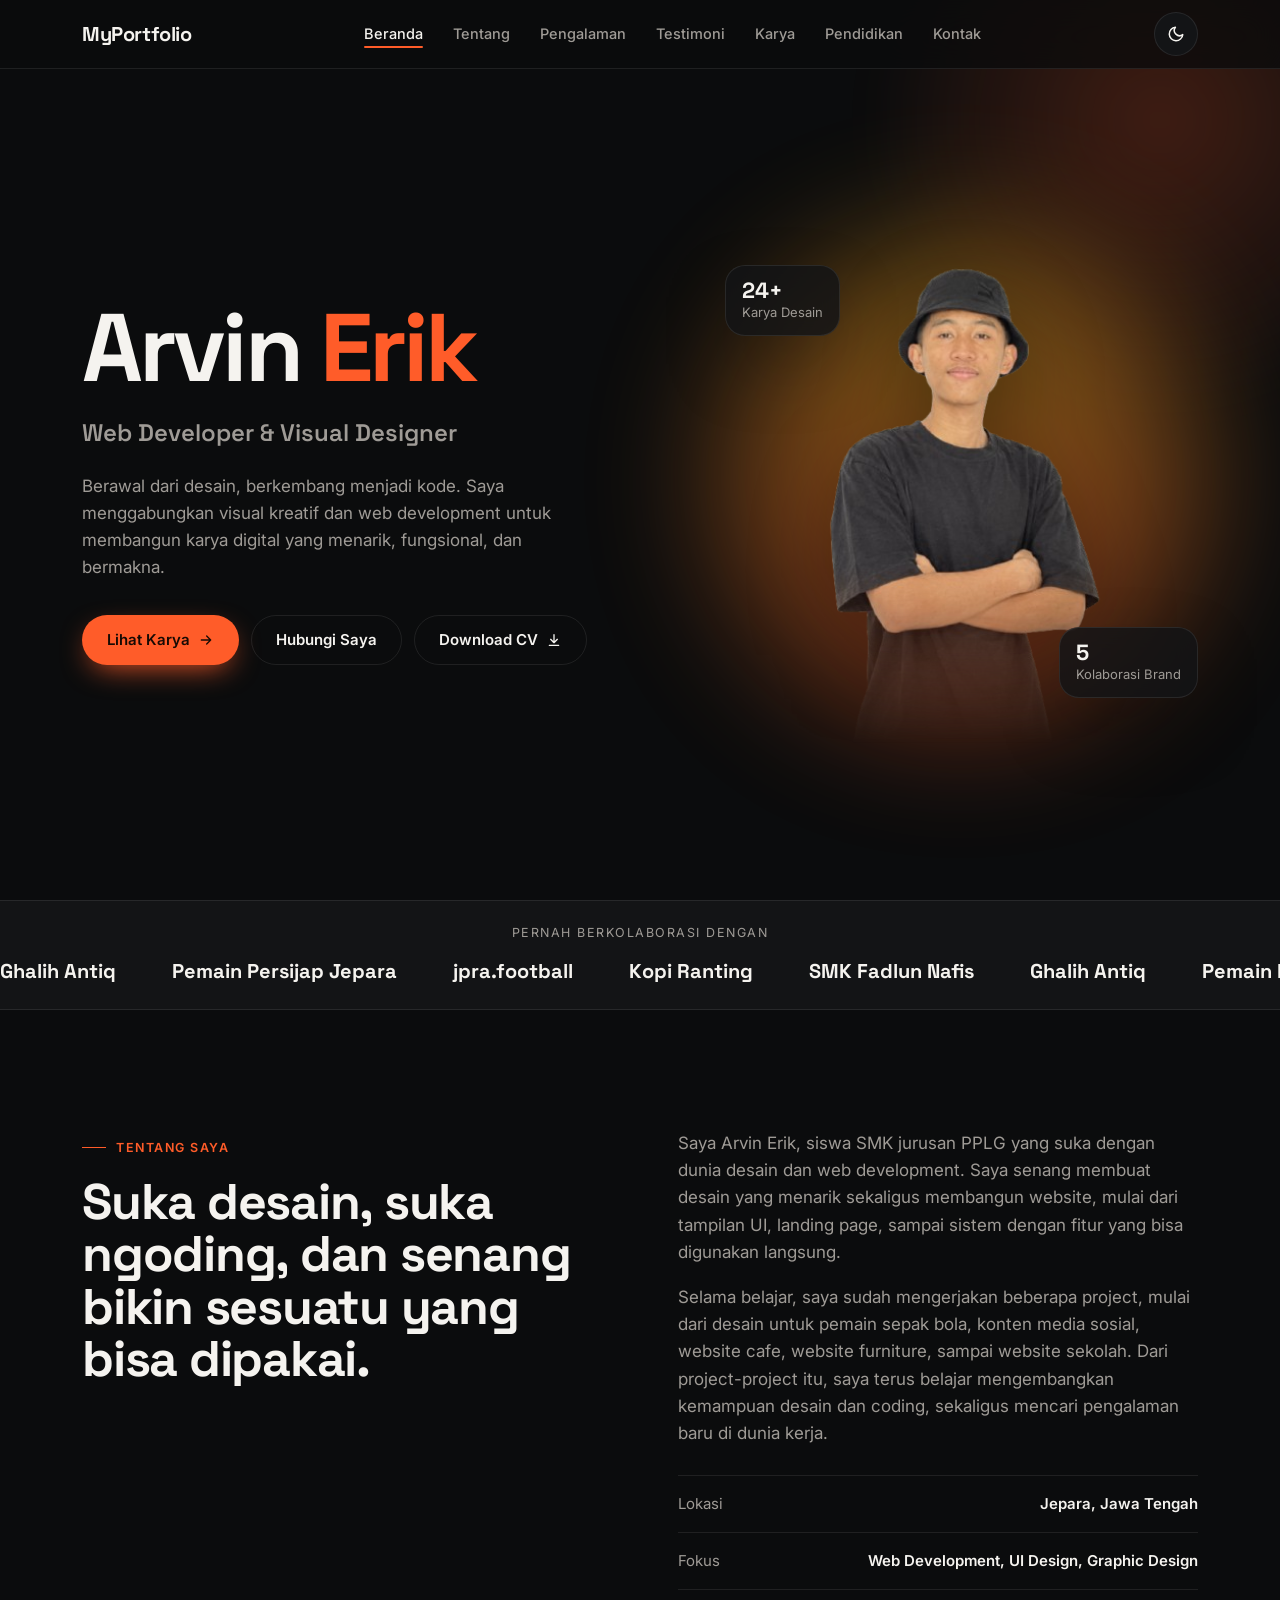
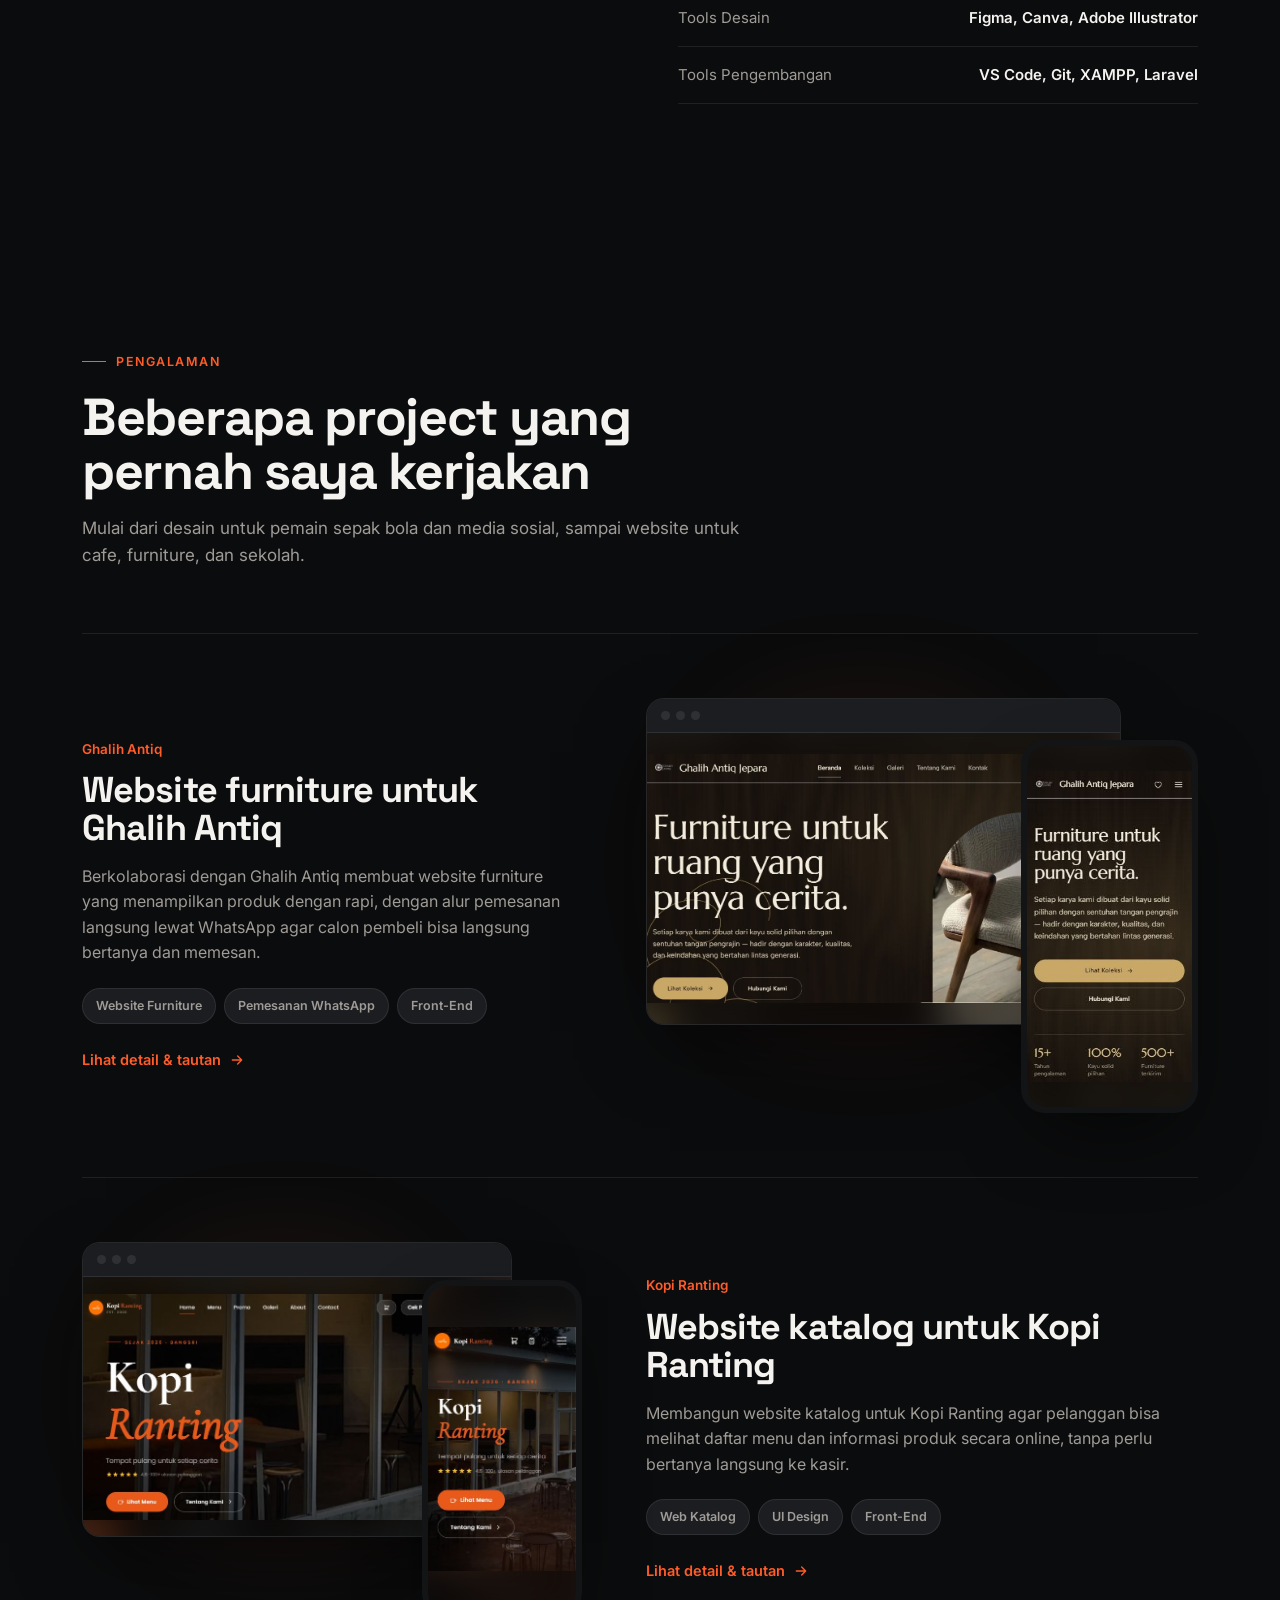
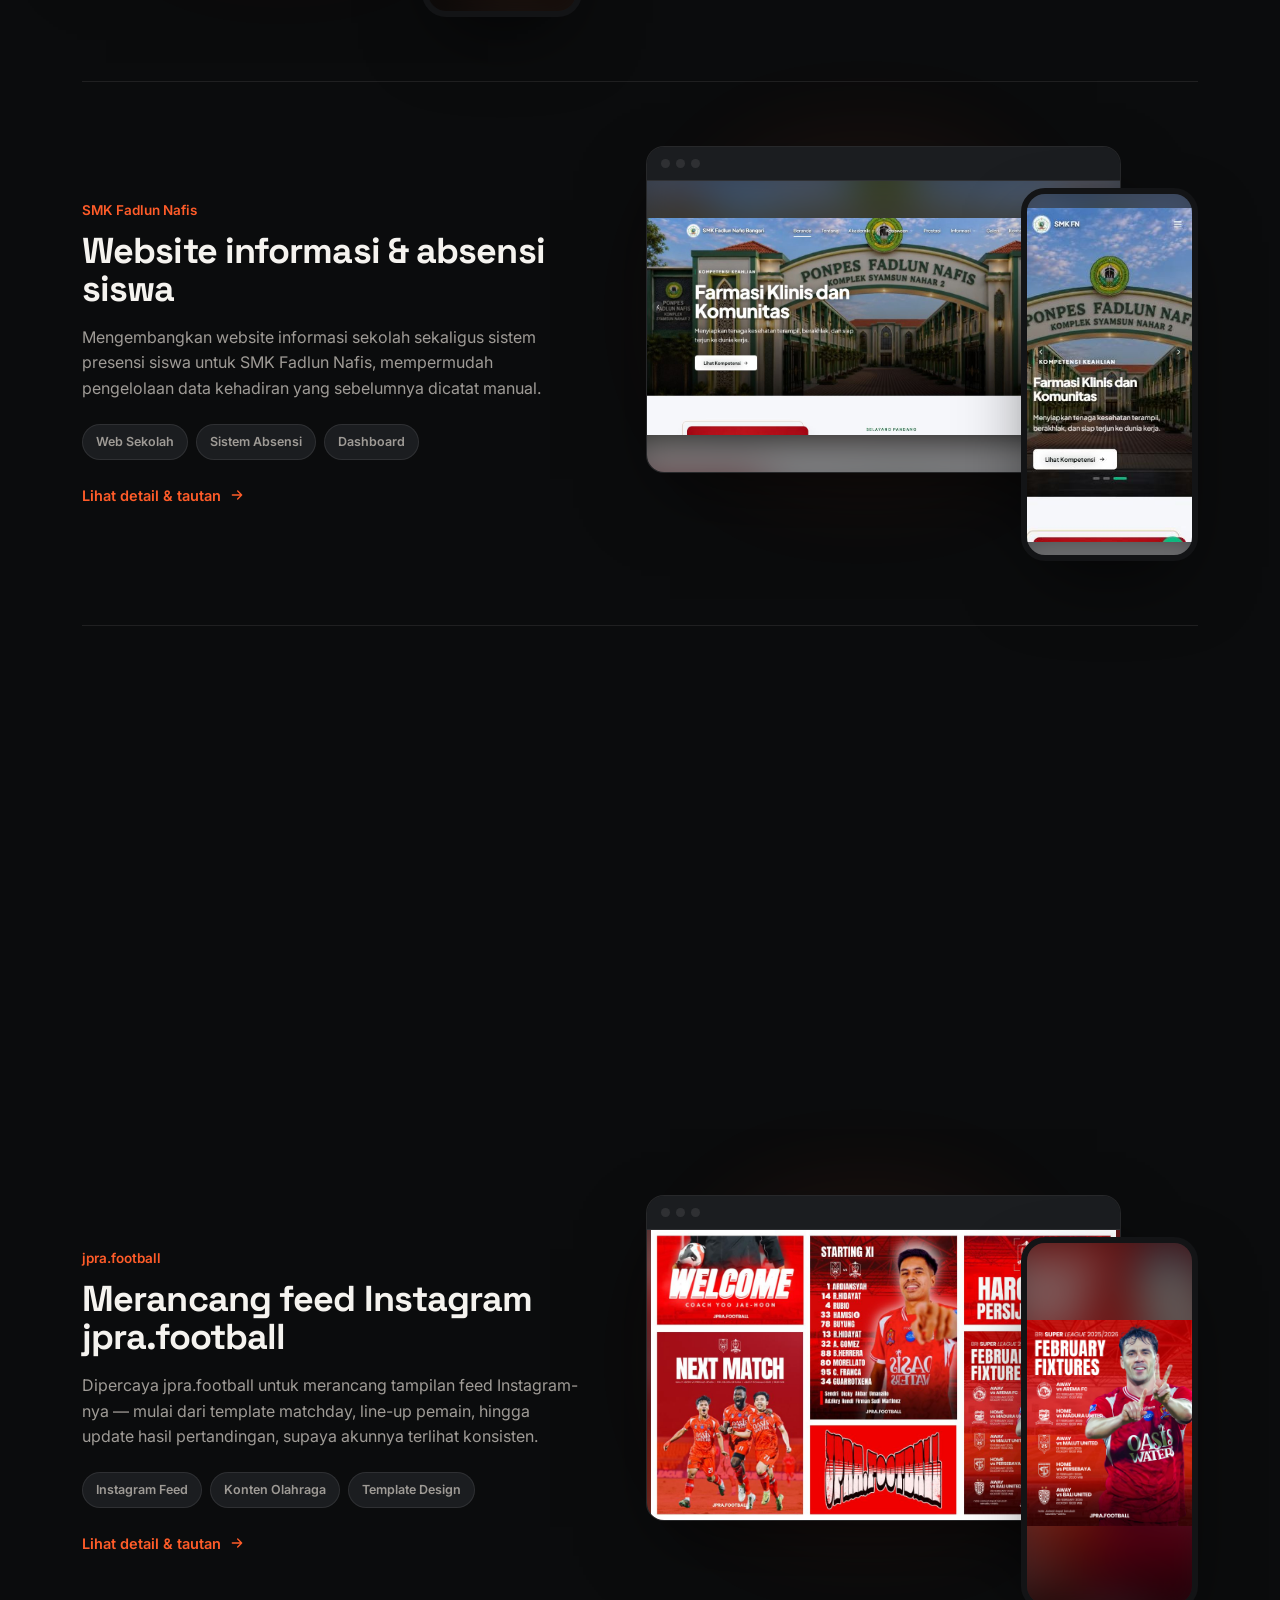
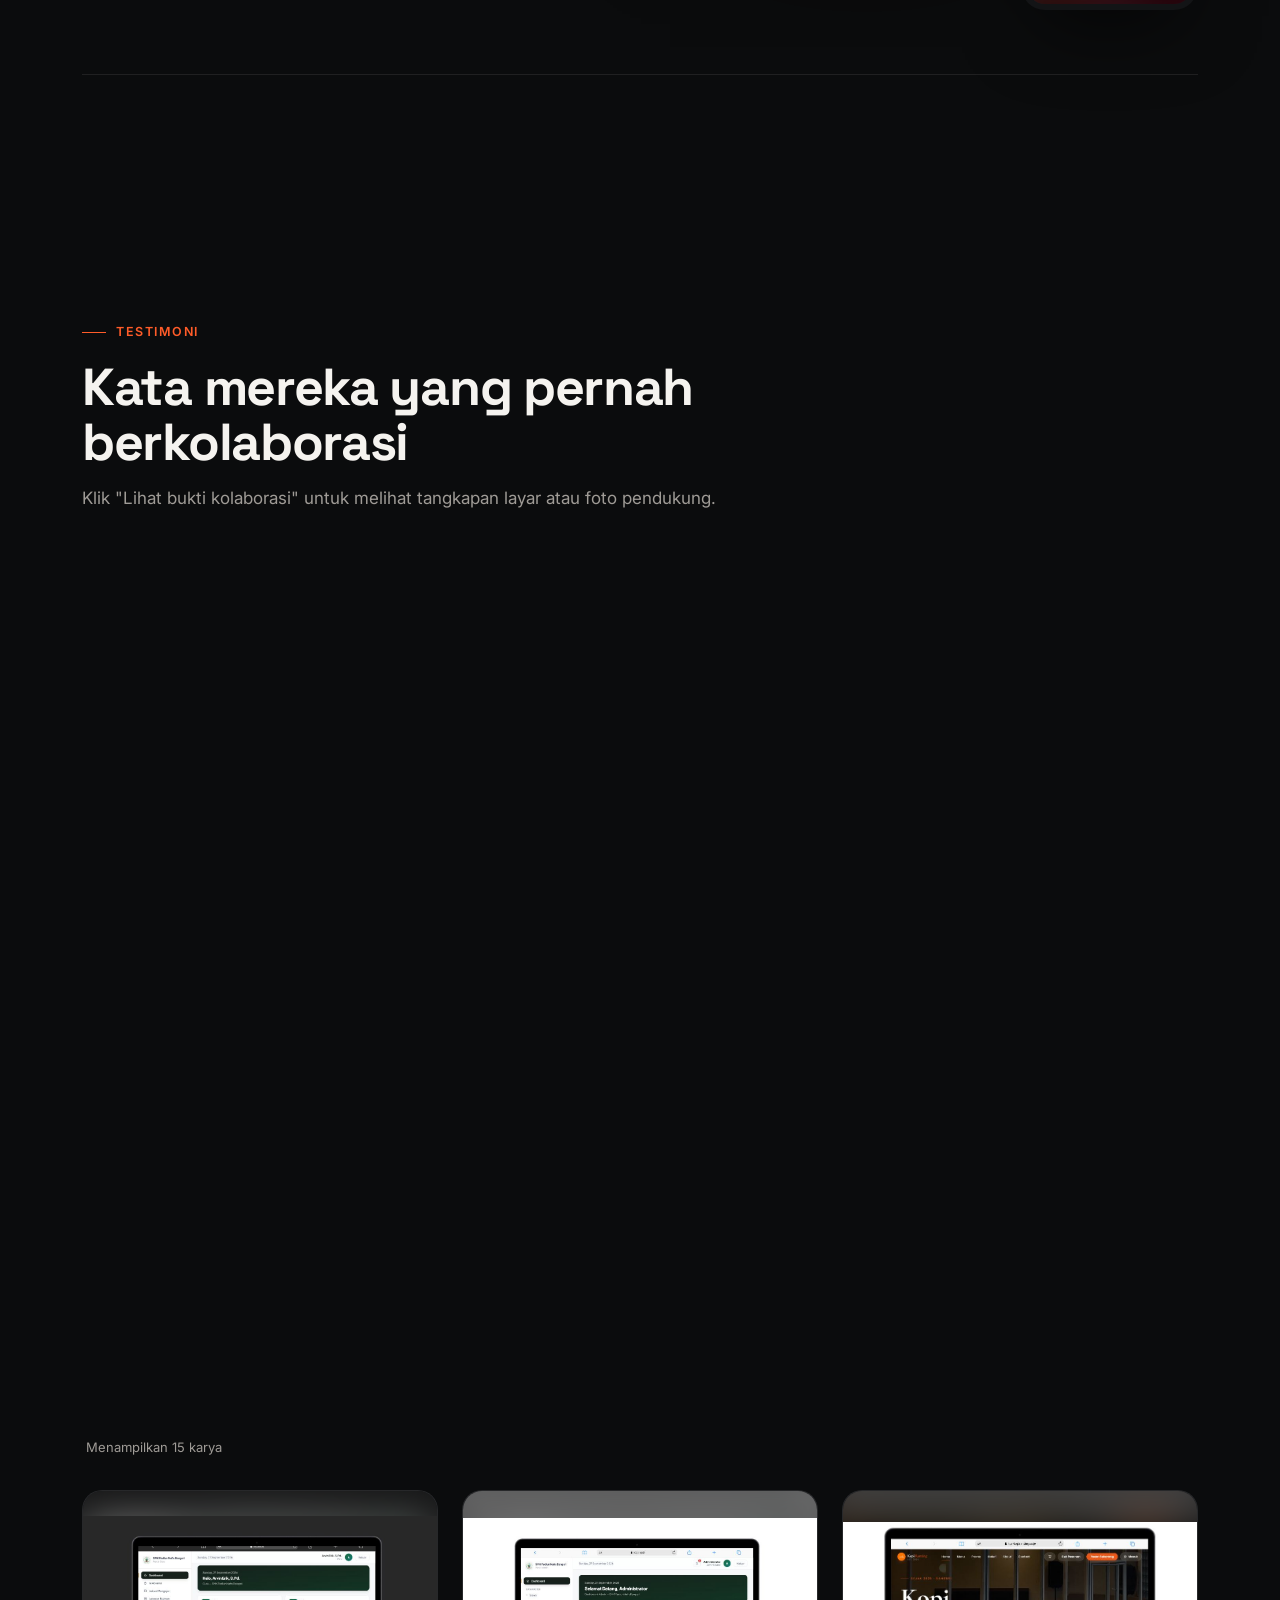
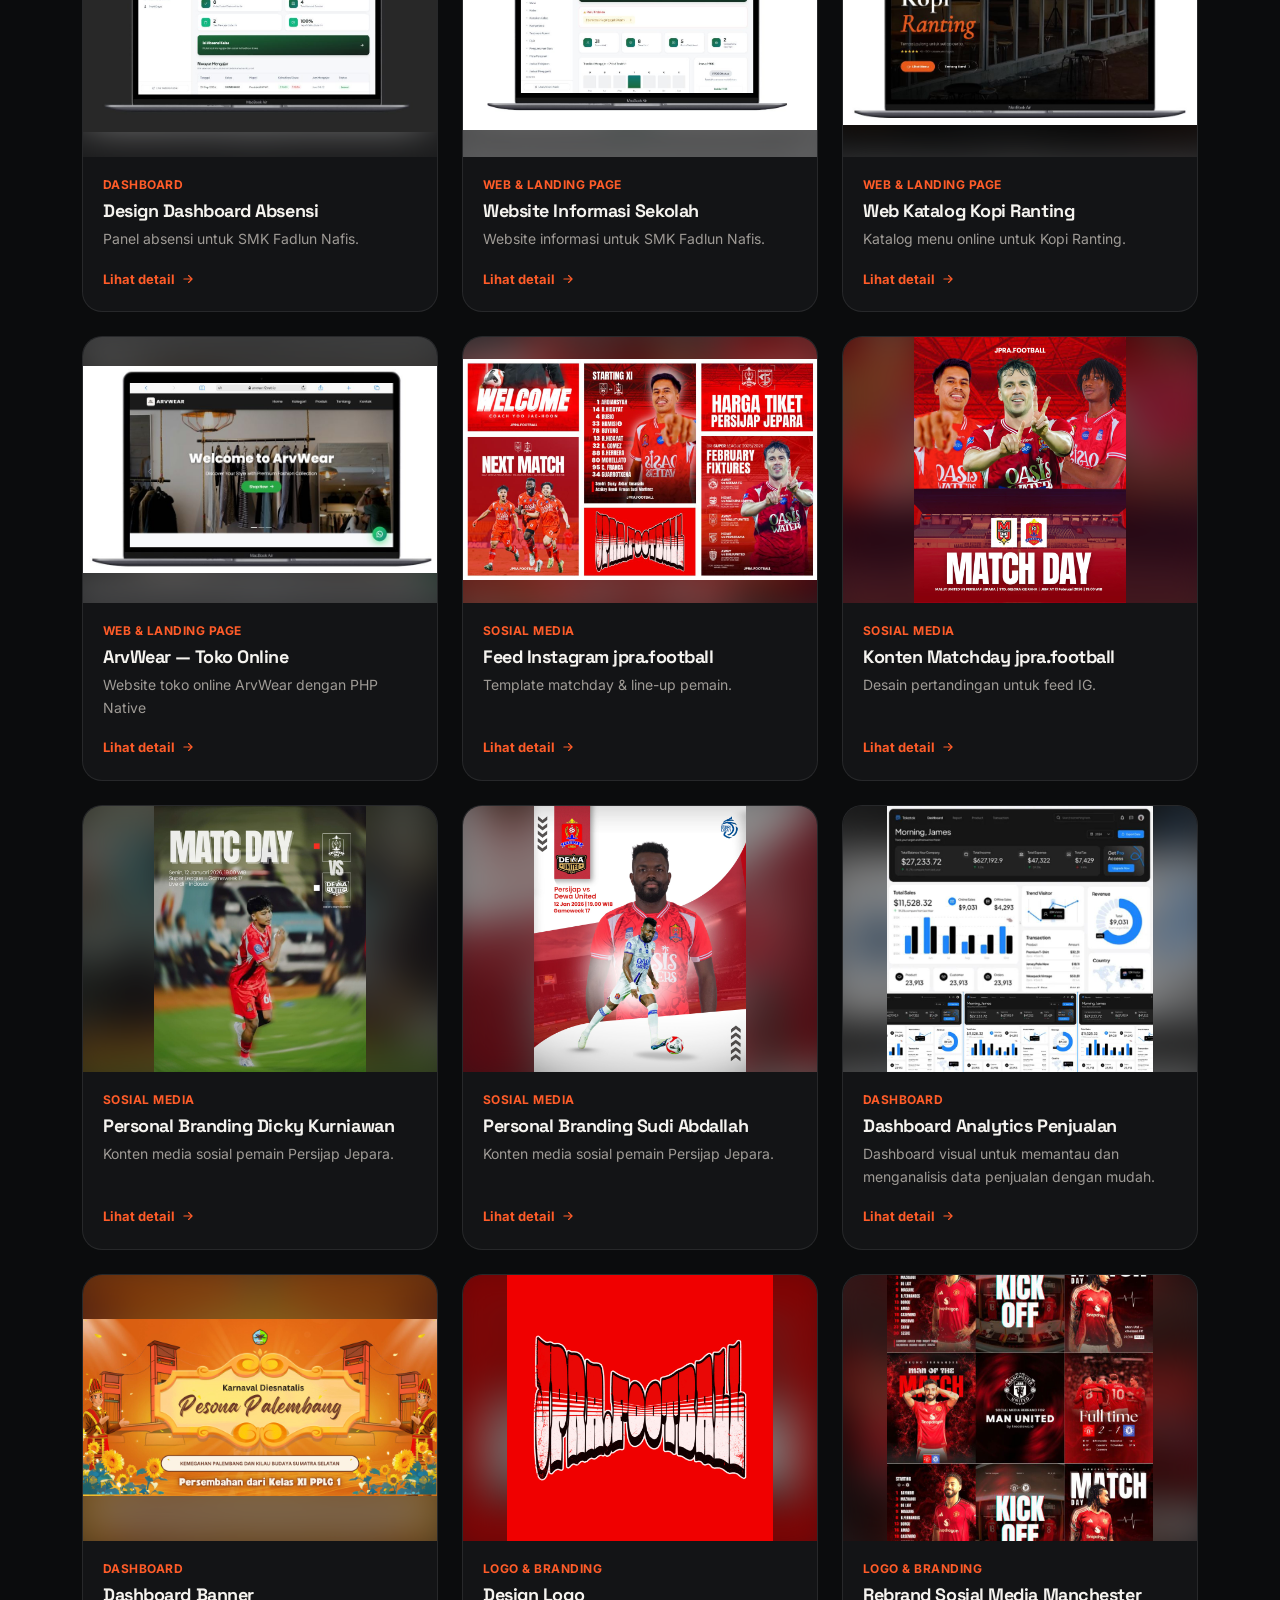
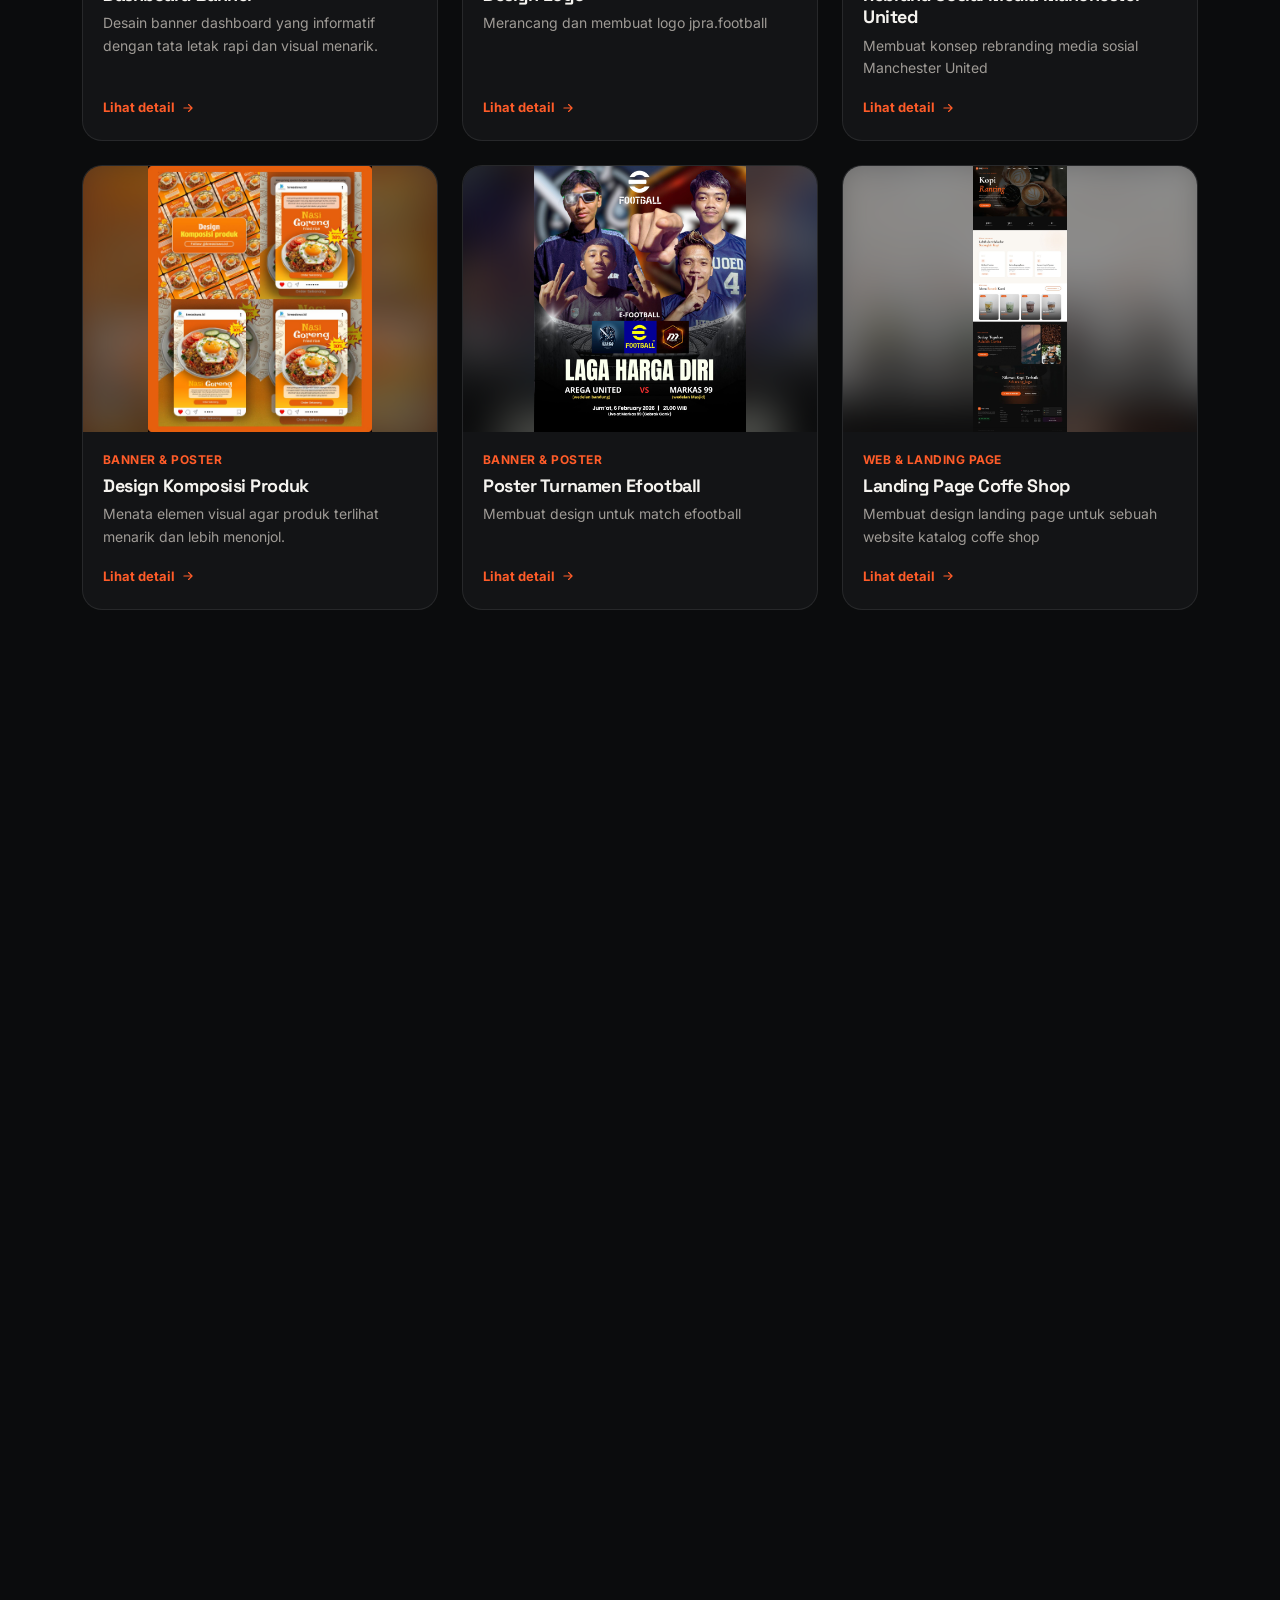
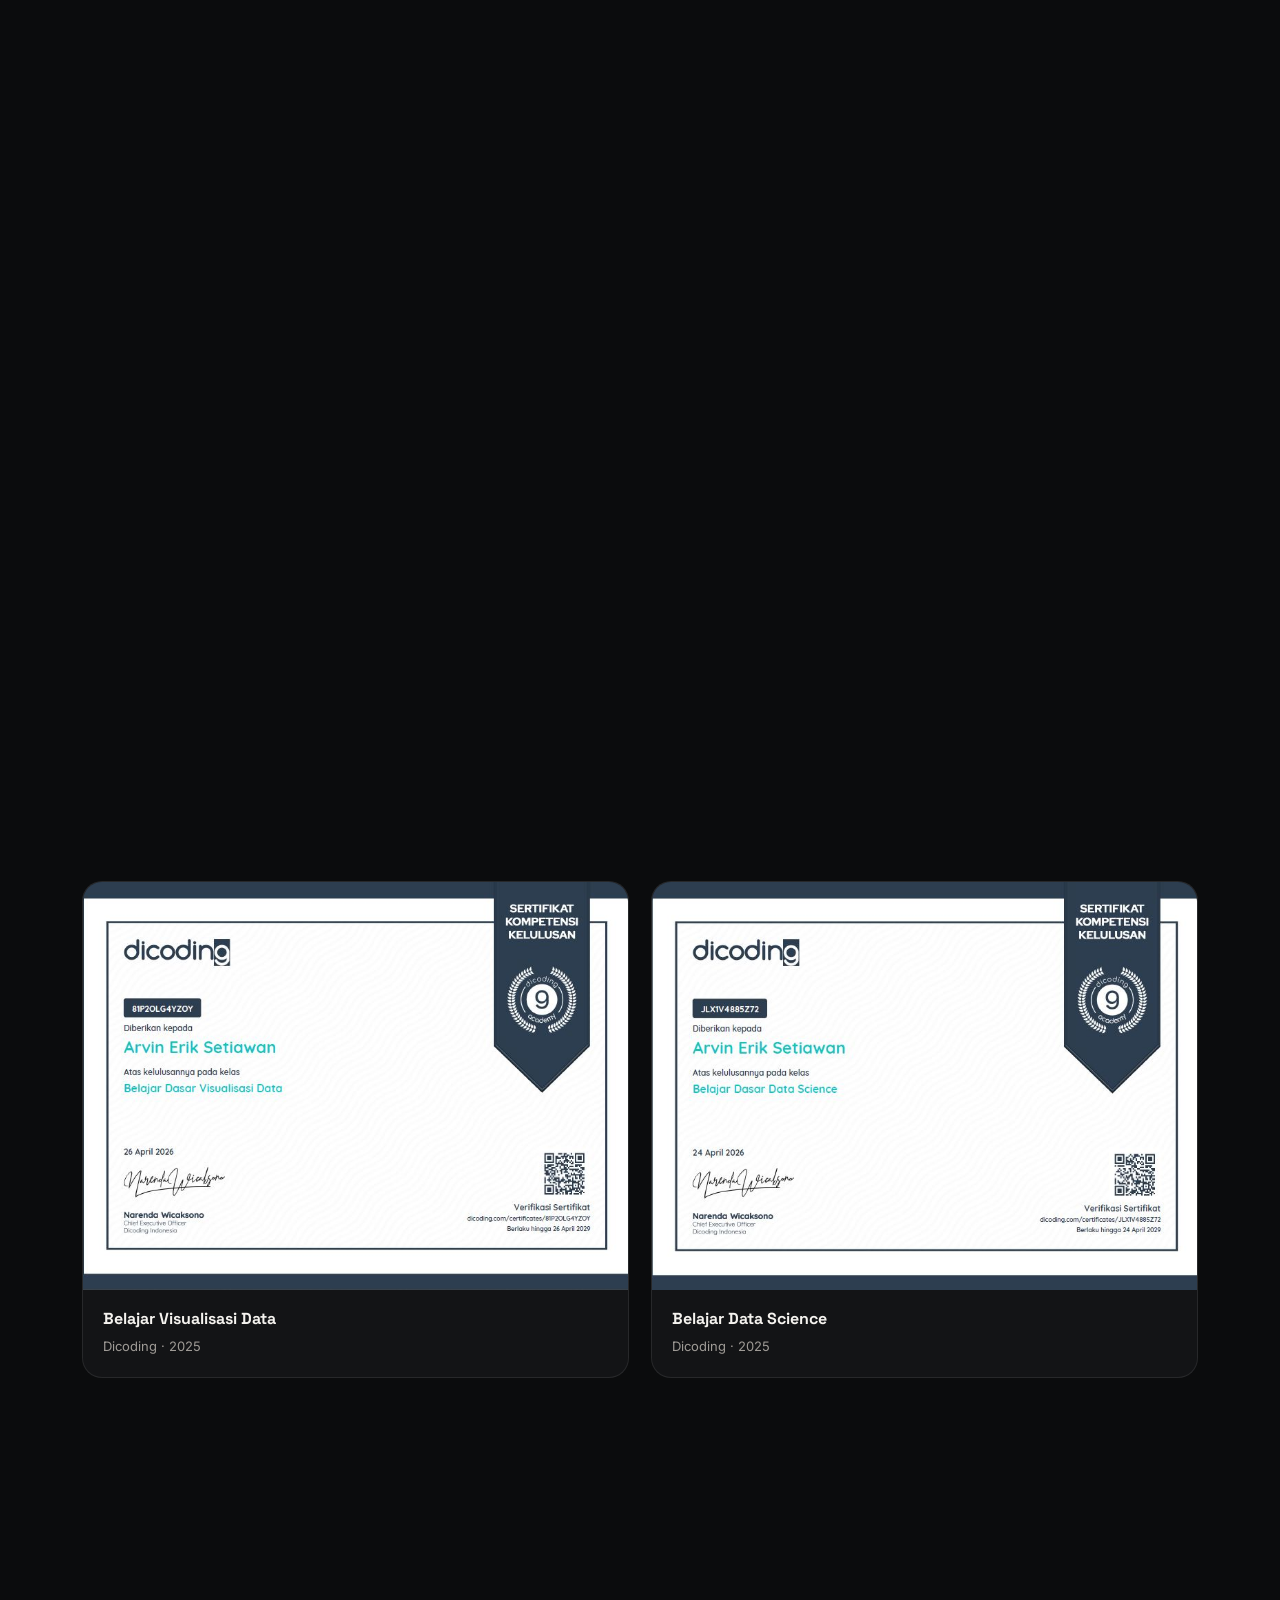
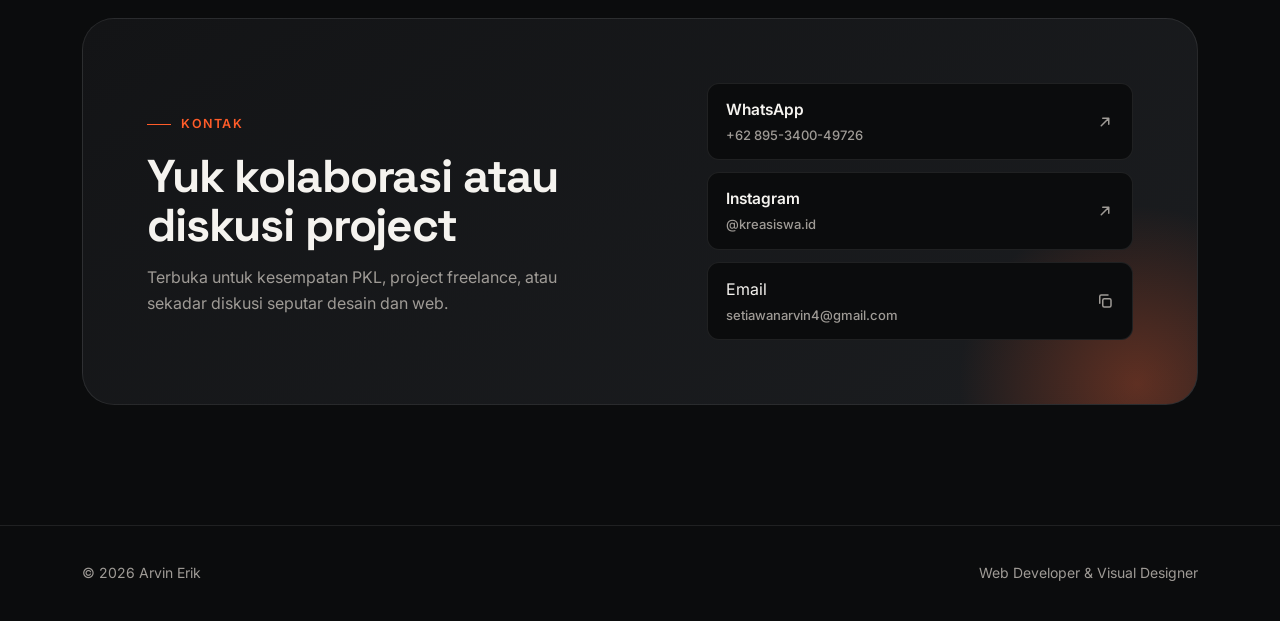
==== index.html @ 9deb60a7 "Add files via upload" ====
<!DOCTYPE html>
<html lang="id" data-theme="dark">
<head>
<meta charset="UTF-8" />
<meta name="viewport" content="width=device-width, initial-scale=1, viewport-fit=cover" />
<title>Arvin Erik — Web Developer & Visual Designer</title>
<meta name="description" content="Portfolio Arvin Erik — Web Developer & Visual Designer. Desain grafis, dashboard, branding, dan pengembangan web." />
<meta name="theme-color" content="#0B0C0D" />
<link rel="icon" href="data:image/svg+xml,%3Csvg xmlns='http://www.w3.org/2000/svg' viewBox='0 0 64 64'%3E%3Crect width='64' height='64' rx='16' fill='%23FF5C29'/%3E%3Crect x='20' y='20' width='24' height='24' rx='6' fill='%230B0C0D' transform='rotate(20 32 32)'/%3E%3C/svg%3E" />
<meta property="og:type" content="website" />
<meta property="og:title" content="Arvin Erik — Web Developer & Visual Designer" />
<meta property="og:description" content="Portfolio desain grafis & pengembangan web — dashboard, logo, branding, feed sosial media, hingga website." />
<meta property="og:image" content="assets/og-image.jpg" />
<meta name="twitter:card" content="summary_large_image" />
<link rel="preconnect" href="https://fonts.googleapis.com" />
<link rel="preconnect" href="https://fonts.gstatic.com" crossorigin />
<link href="https://fonts.googleapis.com/css2?family=Space+Grotesk:wght@500;600;700&family=Inter:wght@400;500;600;700&display=swap" rel="stylesheet" />
<script src="theme.js"></script>
<link rel="stylesheet" href="style.css" />
</head>
<body>
<div class="cursor-glow" id="cursorGlow" aria-hidden="true"></div>

<div class="progress" id="progress" aria-hidden="true"></div>

<header id="top">
  <nav class="nav" aria-label="Navigasi utama">
    <a href="#home" class="logo">MyPortfolio</a>
    <ul class="nav-links">
      <li><a href="#home">Beranda</a></li>
      <li><a href="#about">Tentang</a></li>
      <li><a href="#experience">Pengalaman</a></li>
      <li><a href="#testimoni">Testimoni</a></li>
      <li><a href="#work">Karya</a></li>
      <li><a href="#education">Pendidikan</a></li>
      <li><a href="#contact">Kontak</a></li>
    </ul>
    <div class="nav-right">
      <button class="icon-btn" id="themeToggle" type="button" aria-label="Ganti tema terang/gelap">
        <svg class="theme-icon-moon" viewBox="0 0 24 24" fill="none" aria-hidden="true"><path d="M21 12.8A9 9 0 1 1 11.2 3a7 7 0 0 0 9.8 9.8Z" stroke="currentColor" stroke-width="2" stroke-linejoin="round"/></svg>
        <svg class="theme-icon-sun" viewBox="0 0 24 24" fill="none" aria-hidden="true"><circle cx="12" cy="12" r="4" stroke="currentColor" stroke-width="2"/><path d="M12 2v2M12 20v2M2 12h2M20 12h2M4.9 4.9l1.4 1.4M17.7 17.7l1.4 1.4M4.9 19.1l1.4-1.4M17.7 6.3l1.4-1.4" stroke="currentColor" stroke-width="2" stroke-linecap="round"/></svg>
      </button>
      <button class="icon-btn menu-btn" id="menuBtn" type="button" aria-label="Buka menu" aria-expanded="false" aria-controls="mobilePanel">
        <svg viewBox="0 0 24 24" fill="none" aria-hidden="true"><path d="M4 7h16M4 12h16M4 17h16" stroke="currentColor" stroke-width="2" stroke-linecap="round"/></svg>
      </button>
    </div>
    <div class="mobile-panel" id="mobilePanel">
      <a href="#home">Beranda</a>
      <a href="#about">Tentang</a>
      <a href="#experience">Pengalaman</a>
      <a href="#testimoni">Testimoni</a>
      <a href="#work">Karya</a>
      <a href="#education">Pendidikan</a>
      <a href="#contact">Kontak</a>
    </div>
  </nav>
</header>

<main>

  <!-- HERO -->
  <section class="hero" id="home">
    <div class="wrap hero-grid">
      <div>
        <h1 class="reveal d1">Arvin <em>Erik</em></h1>
        <p class="role reveal d2">Web Developer &amp; Visual Designer</p>
        <p class="desc reveal d2">Berawal dari desain, berkembang menjadi kode. Saya menggabungkan visual kreatif dan web development untuk membangun karya digital yang menarik, fungsional, dan bermakna.</p>
        <div class="btn-row reveal d3">
          <a href="#work" class="btn btn-primary magnetic">Lihat Karya
            <svg viewBox="0 0 24 24" fill="none" aria-hidden="true"><path d="M5 12h14M13 6l6 6-6 6" stroke="currentColor" stroke-width="2" stroke-linecap="round" stroke-linejoin="round"/></svg></a>
          <a href="#contact" class="btn btn-ghost magnetic">Hubungi Saya</a>
          <a href="assets/cv.pdf" download class="btn btn-ghost">Download CV
            <svg viewBox="0 0 24 24" fill="none" aria-hidden="true"><path d="M12 4v11M7 11l5 5 5-5M5 20h14" stroke="currentColor" stroke-width="2" stroke-linecap="round" stroke-linejoin="round"/></svg></a>
        </div>
      </div>
      <div class="hero-photo reveal d2">
        <div class="blob" aria-hidden="true"></div>
        <div data-fb style="display:contents">
          <img src="assets/profile.png" alt="Foto Arvin Erik" onerror="this.closest('[data-fb]').classList.add('is-fallback')" />
          <div class="fb"><b>AE</b><small>FOTO PROFIL</small></div>
        </div>
        <div class="chip chip-1"><strong data-count="24" data-suffix="+">24+</strong>Karya Desain</div>
        <div class="chip chip-2"><strong data-count="5">5</strong>Kolaborasi Brand</div>
      </div>
    </div>
  </section>

  <!-- TICKER -->
  <div class="ticker" aria-label="Pernah bekerja sama dengan">
    <p class="ticker-label">Pernah berkolaborasi dengan</p>
    <div class="ticker-track" id="tickerTrack"></div>
  </div>

  <!-- ABOUT -->
  <section id="about">
    <div class="wrap about-grid">
      <div class="reveal">
        <span class="kicker">Tentang Saya</span>
        <h2>Suka desain, suka ngoding, dan senang bikin sesuatu yang bisa dipakai.</h2>
      </div>
      <div class="reveal d1">
        <p class="lead">Saya Arvin Erik, siswa SMK jurusan PPLG yang suka dengan dunia desain dan web development. Saya senang membuat desain yang menarik sekaligus membangun website, mulai dari tampilan UI, landing page, sampai sistem dengan fitur yang bisa digunakan langsung.</p>
        <p class="lead">Selama belajar, saya sudah mengerjakan beberapa project, mulai dari desain untuk pemain sepak bola, konten media sosial, website cafe, website furniture, sampai website sekolah. Dari project-project itu, saya terus belajar mengembangkan kemampuan desain dan coding, sekaligus mencari pengalaman baru di dunia kerja.</p>
        <ul class="facts">
          <li><span>Lokasi</span><span>Jepara, Jawa Tengah</span></li>
          <li><span>Fokus</span><span>Web Development, UI Design, Graphic Design</span></li>
          <li><span>Tools Desain</span><span>Figma, Canva, Adobe Illustrator</span></li>
          <li><span>Tools Pengembangan</span><span>VS Code, Git, XAMPP, Laravel</span></li>
        </ul>
      </div>
    </div>
  </section>

  <!-- EXPERIENCE -->
  <section id="experience">
    <div class="wrap">
      <div class="section-head reveal">
        <span class="kicker">Pengalaman</span>
        <h2>Beberapa project yang pernah saya kerjakan</h2>
        <p>Mulai dari desain untuk pemain sepak bola dan media sosial, sampai website untuk cafe, furniture, dan sekolah.</p>
      </div>
      <div id="caseList"></div>
    </div>
  </section>

  <!-- TESTIMONI -->
  <section id="testimoni">
    <div class="wrap">
      <div class="section-head reveal">
        <span class="kicker">Testimoni</span>
        <h2>Kata mereka yang pernah berkolaborasi</h2>
        <p>Klik "Lihat bukti kolaborasi" untuk melihat tangkapan layar atau foto pendukung.</p>
      </div>
      <div class="testi-grid" id="testiGrid"></div>
    </div>
  </section>

  <!-- WORK -->
  <section id="work">
    <div class="wrap">
      <div class="section-head reveal">
        <span class="kicker">Karya</span>
        <h2>Project desain &amp; pengembangan web</h2>
        <p>Filter berdasarkan kategori, lalu klik kartu untuk melihat detail dan tautan karya.</p>
      </div>
      <div class="filters reveal" id="filters" role="group" aria-label="Filter kategori karya"></div>
      <span class="filter-count" id="filterCount" aria-live="polite"></span>
      <div class="work-grid" id="workGrid"></div>
    </div>
  </section>

  <!-- TOOLS -->
  <section id="tools">
    <div class="wrap">
      <div class="section-head reveal">
        <span class="kicker">Tools</span>
        <h2>Software yang saya pakai</h2>
      </div>
      <div class="tools-grid" id="toolsGrid"></div>
    </div>
  </section>

  <!-- EDUCATION -->
  <section id="education">
    <div class="wrap">
      <div class="section-head reveal">
        <span class="kicker">Pendidikan</span>
        <h2>Riwayat pendidikan &amp; pelatihan</h2>
      </div>
      <div class="timeline reveal">
        <div class="t-item">
          <span class="t-year">2023 — Sekarang</span>
          <h4>[SMKN 1 Bangsri] — [PPLG]</h4>
          <p>Mempelajari pemrograman, pengembangan website, database, dan desain antarmuka.</p>
        </div>
        <div class="t-item">
          <span class="t-year">2025</span>
          <h4>Belajar Mandiri Web Development</h4>
          <p>Belajar HTML, CSS, JavaScript, PHP, Laravel, dan MySQL sambil menerapkannya dalam project website.</p>
        </div>
        <div class="t-item">
          <span class="t-year">2025</span>
          <h4>Belajar Desain Grafis & UI</h4>
          <p>Mengembangkan kemampuan menggunakan Figma, Canva, dan Adobe Illustrator untuk membuat desain visual dan tampilan website.</p>
        </div>
      </div>
    </div>
  </section>

  <section id="sertifikat">
  <div class="wrap">
    <div class="section-head reveal">
      <span class="kicker">Sertifikat</span>
      <h2>Pelatihan yang saya ikuti</h2>
    </div>
    <div class="cert-grid">
      <a class="cert-card reveal" href="assets/sertifikat/visualisasi-data.jpg" target="_blank" rel="noopener noreferrer">
        <img src="assets/sertifikat/visualisasi-data.jpg" alt="Sertifikat Belajar Visualisasi Data" />
        <div>
          <b>Belajar Visualisasi Data</b>
          <span>Dicoding · 2025</span>
        </div>
      </a>
      <a class="cert-card reveal" href="assets/sertifikat/data-science.jpg" target="_blank" rel="noopener noreferrer">
        <img src="assets/sertifikat/data-science.jpg" alt="Sertifikat Belajar Data Science" />
        <div>
          <b>Belajar Data Science</b>
          <span>Dicoding · 2025</span>
        </div>
      </a>
    </div>
  </div>
</section>

  <!-- CONTACT -->
  <section id="contact">
    <div class="wrap">
      <div class="contact-box reveal">
        <div>
          <span class="kicker">Kontak</span>
          <h2>Yuk kolaborasi atau diskusi project</h2>
          <p>Terbuka untuk kesempatan PKL, project freelance, atau sekadar diskusi seputar desain dan web.</p>
        </div>
        <div class="contact-links">
          <!-- GANTI KONTAK di bawah ini -->
          <a class="c-link" href="https://wa.me/62895340049726" target="_blank" rel="noopener noreferrer">
            <span>WhatsApp<small>+62 895-3400-49726</small></span>
            <svg viewBox="0 0 24 24" fill="none" aria-hidden="true"><path d="M7 17 17 7M9 7h8v8" stroke="currentColor" stroke-width="2" stroke-linecap="round" stroke-linejoin="round"/></svg>
          </a>
          <a class="c-link" href="https://www.instagram.com/kreasiswa.id/" target="_blank" rel="noopener noreferrer">
            <span>Instagram<small>@kreasiswa.id</small></span>
            <svg viewBox="0 0 24 24" fill="none" aria-hidden="true"><path d="M7 17 17 7M9 7h8v8" stroke="currentColor" stroke-width="2" stroke-linecap="round" stroke-linejoin="round"/></svg>
          </a>
          <button class="c-link c-copy" type="button" id="copyEmail" data-email="setiawanarvin4@gmail.com" aria-label="Salin alamat email">
            <span>Email<small>setiawanarvin4@gmail.com</small></span>
            <svg viewBox="0 0 24 24" fill="none" aria-hidden="true"><rect x="9" y="9" width="11" height="11" rx="2" stroke="currentColor" stroke-width="2"/><path d="M5 15V6a2 2 0 0 1 2-2h9" stroke="currentColor" stroke-width="2" stroke-linecap="round"/></svg>
          </button>
        </div>
      </div>
    </div>
  </section>
</main>

<footer>
  <div class="wrap foot">
    <p>© <span id="year"></span> Arvin Erik</p><p>Web Developer &amp; Visual Designer</p>
  </div>
</footer>

<!-- MODAL -->
<div class="modal" id="modal" role="dialog" aria-modal="true" aria-labelledby="modalTitle" aria-hidden="true">
  <div class="modal-inner">
    <div class="modal-top">
      <button class="back" id="modalClose" type="button">
        <svg viewBox="0 0 24 24" fill="none" aria-hidden="true"><path d="M19 12H5M5 12l7 7M5 12l7-7" stroke="currentColor" stroke-width="2" stroke-linecap="round" stroke-linejoin="round"/></svg>
        Kembali
      </button>
    </div>
    <div class="modal-media" id="modalMedia"></div>
    <div class="modal-body">
      <span class="work-cat" id="modalCat"></span>
      <h1 id="modalTitle"></h1>
      <div class="tags" id="modalTags"></div>
      <p class="desc-long" id="modalDesc"></p>
      <div class="cta-row" id="modalCta"></div>
      <div id="modalGalleryWrap" hidden>
        <h3 class="gallery-title">Galeri</h3>
        <div class="gallery" id="modalGallery"></div>
      </div>
    </div>
  </div>
</div>

<button class="to-top" id="toTop" type="button" aria-label="Kembali ke atas"><svg viewBox="0 0 24 24" fill="none" width="18" height="18" aria-hidden="true"><path d="M12 19V5M5 12l7-7 7 7" stroke="currentColor" stroke-width="2" stroke-linecap="round" stroke-linejoin="round"/></svg></button>
<div class="toast" id="toast" role="status" aria-live="polite"></div>

<script src="script.js" defer></script>
</body>
</html>
---- style.css ----
:root{
    --font-display:'Space Grotesk', system-ui, sans-serif;
    --font-body:'Inter', system-ui, -apple-system, 'Segoe UI', sans-serif;
    --container:1180px;
    --r-s:12px; --r-m:20px; --r-l:32px;
    --ease:cubic-bezier(.2,.7,.2,1);
  }
  [data-theme="dark"]{
    --bg:#0B0C0D; --bg-2:#131416; --bg-3:#1B1D20;
    --text:#F5F3EF; --muted:#9F9B96; --line:rgba(245,243,239,.09);
    --accent:#FF5C29; --accent-2:#FFB020; --on-accent:#170A04;
    --shadow:0 30px 80px -24px rgba(0,0,0,.7);
    color-scheme:dark;
  }
  [data-theme="light"]{
    --bg:#F6F4EF; --bg-2:#FFFFFF; --bg-3:#ECE8DF;
    --text:#16171A; --muted:#66625C; --line:rgba(22,23,26,.1);
    --accent:#C2390A; --accent-2:#B9790A; --on-accent:#FFF6EF;
    --shadow:0 30px 60px -24px rgba(22,23,26,.2);
    color-scheme:light;
  }

  *,*::before,*::after{box-sizing:border-box}
  html{scroll-behavior:smooth;scroll-padding-top:88px;-webkit-text-size-adjust:100%}
  body{
    margin:0; background:var(--bg); color:var(--text);
    font-family:var(--font-body); font-size:16px; line-height:1.6;
    -webkit-font-smoothing:antialiased; overflow-x:hidden;
    transition:background-color .4s var(--ease), color .4s var(--ease);
  }
  img{max-width:100%; height:auto; display:block}
  a{color:inherit}
  button{font:inherit; color:inherit}
  :focus-visible{outline:2px solid var(--accent); outline-offset:3px; border-radius:6px}
  ::selection{background:var(--accent); color:var(--on-accent)}

  h1,h2,h3,h4{font-family:var(--font-display); font-weight:700; letter-spacing:-.025em; line-height:1.05; margin:0}
  p{margin:0}
  .wrap{max-width:var(--container); margin:0 auto; padding:0 clamp(18px,4vw,32px)}
  section{padding:clamp(72px,10vw,120px) 0; position:relative}
  .kicker{
    display:inline-flex; align-items:center; gap:10px; margin-bottom:18px;
    font-size:12.5px; font-weight:600; letter-spacing:.12em; text-transform:uppercase; color:var(--accent);
  }
  .kicker::before{content:""; width:24px; height:1px; background:currentColor}
  .section-head{max-width:700px; margin-bottom:clamp(40px,6vw,64px)}
  .section-head h2{font-size:clamp(30px,4.6vw,52px); margin-bottom:16px}
  .section-head p{color:var(--muted); font-size:clamp(15px,1.5vw,17px)}

  /* scroll progress */
  .progress{position:fixed; top:0; left:0; height:2px; width:0; z-index:300;
    background:linear-gradient(90deg,var(--accent),var(--accent-2)); transition:width .1s linear}

  /* reveal */
  .reveal{opacity:0; transform:translateY(24px); transition:opacity .8s var(--ease), transform .8s var(--ease)}
  .reveal.in{opacity:1; transform:none}
  .reveal.d1{transition-delay:.08s} .reveal.d2{transition-delay:.16s} .reveal.d3{transition-delay:.24s}

  /* fallback placeholder when image missing */
  .fb{display:none; position:absolute; inset:0; flex-direction:column; align-items:center; justify-content:center;
    gap:8px; padding:14px; text-align:center; color:#fff; font-family:var(--font-display);
    background:linear-gradient(135deg,#FF5C29,#FFB020)}
  .is-fallback > .fb{display:flex}
  .is-fallback > img{display:none}
  .fb b{font-size:clamp(18px,2.4vw,26px); font-weight:700}
  .fb small{font-family:var(--font-body); font-size:11.5px; opacity:.85; font-weight:600; letter-spacing:.04em}

  /* ---------- BUTTONS ---------- */
  .btn{
    display:inline-flex; align-items:center; justify-content:center; gap:8px;
    min-height:48px; padding:12px 24px; border-radius:999px; border:1px solid transparent;
    font-family:var(--font-body); font-weight:600; font-size:15px; text-decoration:none; cursor:pointer;
    transition:transform .3s var(--ease), background-color .3s, border-color .3s, color .3s, box-shadow .3s;
    white-space:nowrap;
  }
  .btn svg{width:16px; height:16px; flex-shrink:0; transition:transform .3s var(--ease)}
  .btn-primary{background:var(--accent); color:var(--on-accent); box-shadow:0 10px 30px -10px var(--accent)}
  .btn-ghost{background:transparent; border-color:var(--line); color:var(--text)}
  @media (hover:hover) and (pointer:fine){
    .btn:hover{transform:translateY(-2px)}
    .btn-primary:hover{box-shadow:0 16px 36px -10px var(--accent)}
    .btn-ghost:hover{border-color:var(--text)}
    .btn:hover svg{transform:translate(2px,-2px)}
  }

  /* ---------- HEADER ---------- */
  header{
    position:fixed; top:0; left:0; right:0; z-index:100;
    padding-top:env(safe-area-inset-top,0px);
    background:color-mix(in srgb, var(--bg) 80%, transparent);
    -webkit-backdrop-filter:blur(16px) saturate(140%); backdrop-filter:blur(16px) saturate(140%);
    border-bottom:1px solid var(--line);
  }
  .nav{
    max-width:var(--container); margin:0 auto; height:68px; padding:0 clamp(18px,4vw,32px);
    display:flex; align-items:center; justify-content:space-between; gap:16px;
  }
  .logo{font-family:var(--font-display); font-weight:700; font-size:20px; text-decoration:none; letter-spacing:-.02em}
  .logo span{color:var(--accent)}
  .nav-links{display:flex; gap:clamp(18px,2.4vw,30px); list-style:none; margin:0; padding:0}
  .nav-links a{
    position:relative; text-decoration:none; font-size:14.5px; font-weight:500; color:var(--muted);
    padding:6px 0; transition:color .25s;
  }
  .nav-links a::after{
    content:""; position:absolute; left:0; right:0; bottom:0; height:2px; border-radius:2px;
    background:var(--accent); transform:scaleX(0); transform-origin:left; transition:transform .35s var(--ease);
  }
  .nav-links a:hover, .nav-links a.active{color:var(--text)}
  .nav-links a.active::after, .nav-links a:hover::after{transform:scaleX(1)}
  .nav-right{display:flex; align-items:center; gap:10px}
  .icon-btn{
    width:44px; height:44px; border-radius:50%; border:1px solid var(--line); background:var(--bg-2);
    display:inline-flex; align-items:center; justify-content:center; cursor:pointer; transition:border-color .25s, transform .25s var(--ease);
  }
  .icon-btn svg{width:18px; height:18px}
  .icon-btn:active{transform:scale(.94)}
  .theme-icon-sun{display:none}
  [data-theme="light"] .theme-icon-sun{display:block}
  [data-theme="light"] .theme-icon-moon{display:none}
  .menu-btn{display:none}
  .mobile-panel{
    position:absolute; top:100%; left:0; right:0; background:var(--bg); border-bottom:1px solid var(--line);
    padding:8px clamp(18px,4vw,32px) 18px; display:flex; flex-direction:column;
    opacity:0; transform:translateY(-8px); pointer-events:none; transition:opacity .3s, transform .3s var(--ease);
  }
  .mobile-panel.open{opacity:1; transform:none; pointer-events:auto}
  .mobile-panel a{padding:14px 2px; text-decoration:none; font-weight:500; font-size:16px; border-bottom:1px solid var(--line)}
  .mobile-panel a:last-child{border-bottom:0}

  /* ---------- HERO ---------- */
  .hero{min-height:100vh; min-height:100svh; display:flex; align-items:center; padding:clamp(96px,14vh,128px) 0 clamp(40px,7vh,72px); overflow:hidden}
  .hero > .wrap{width:100%}
  .hero::before{
    content:""; position:absolute; top:-200px; right:-200px; width:640px; height:640px; pointer-events:none;
    background:radial-gradient(circle, color-mix(in srgb, var(--accent) 22%, transparent), transparent 65%); filter:blur(20px);
  }
  .hero-grid{position:relative; display:grid; grid-template-columns:1.1fr .9fr; gap:clamp(32px,5vw,64px); align-items:center}
  .eyebrow{
    display:inline-flex; align-items:center; gap:10px; padding:8px 14px; border-radius:999px;
    background:var(--bg-2); border:1px solid var(--line); color:var(--muted); font-size:13.5px; font-weight:500; margin-bottom:26px;
  }
  .pulse{position:relative; width:8px; height:8px; border-radius:50%; background:var(--accent)}
  .pulse::after{content:""; position:absolute; inset:-4px; border-radius:50%; border:2px solid var(--accent); animation:ping 2s var(--ease) infinite}
  @keyframes ping{0%{transform:scale(.6); opacity:.9} 100%{transform:scale(2.2); opacity:0}}
  .hero h1{font-size:clamp(46px,8vw,96px); letter-spacing:-.04em; margin-bottom:16px}
  .hero h1 em{font-style:normal; color:var(--accent)}
  .role{font-family:var(--font-display); font-weight:600; font-size:clamp(18px,2.2vw,24px); color:var(--muted); margin-bottom:20px}
  .desc{max-width:500px; color:var(--muted); font-size:clamp(15px,1.5vw,17px); margin-bottom:34px}
  .btn-row{display:flex; gap:12px; flex-wrap:wrap}
  .hero-photo{position:relative; display:flex; justify-content:center; isolation:isolate}
  .blob{
    position:absolute; width:min(580px,100%); aspect-ratio:1; top:50%; left:50%; transform:translate(-50%,-50%);
    background:conic-gradient(from 180deg, var(--accent), var(--accent-2), var(--accent));
    filter:blur(70px); opacity:.45; border-radius:50%; z-index:-1; animation:spin 18s linear infinite;
  }
  @keyframes spin{to{transform:translate(-50%,-50%) rotate(360deg)}}
  .hero-photo img{
    width:min(500px,96%); filter:drop-shadow(0 30px 40px rgba(0,0,0,.35));
    -webkit-mask-image:linear-gradient(to bottom,#000 65%,transparent 96%); mask-image:linear-gradient(to bottom,#000 65%,transparent 96%);
  }
  .hero-photo .fb{position:relative; width:min(500px,96%); aspect-ratio:446/559; border-radius:var(--r-l); inset:auto}
  .chip{
    position:absolute; z-index:2; padding:12px 16px; border-radius:var(--r-m);
    background:color-mix(in srgb, var(--bg-2) 82%, transparent); border:1px solid var(--line);
    -webkit-backdrop-filter:blur(12px); backdrop-filter:blur(12px); box-shadow:var(--shadow); font-size:13px; color:var(--muted);
  }
  .chip strong{display:block; font-family:var(--font-display); font-size:22px; color:var(--text); line-height:1.1}
  .chip-1{top:12%; left:0}
  .chip-2{bottom:12%; right:0}

  /* ---------- TICKER ---------- */
  .ticker{border-block:1px solid var(--line); background:var(--bg-2); overflow:hidden; padding:22px 0}
  .ticker-track{display:flex; gap:56px; width:max-content; animation:marquee 32s linear infinite}
  .ticker:hover .ticker-track{animation-play-state:paused}
  .ticker-track span{font-family:var(--font-display); font-weight:600; font-size:clamp(16px,2vw,20px); color:var(--muted); white-space:nowrap}
  .ticker-track b{color:var(--text)}
  .ticker-label{font-size:12.5px; text-transform:uppercase; letter-spacing:.12em; color:var(--muted); text-align:center; margin-bottom:12px}
  @keyframes marquee{to{transform:translateX(-50%)}}

  /* ---------- ABOUT ---------- */
  .about-grid{display:grid; grid-template-columns:1fr 1fr; gap:clamp(32px,6vw,80px); align-items:start}
  .about-grid h2{font-size:clamp(30px,4.4vw,50px); margin-bottom:0}
  .about-grid p.lead{color:var(--muted); font-size:clamp(15px,1.5vw,17px); margin-bottom:18px}
  .facts{list-style:none; margin:28px 0 0; padding:0; border-top:1px solid var(--line)}
  .facts li{display:flex; justify-content:space-between; gap:20px; padding:16px 0; border-bottom:1px solid var(--line); font-size:15px}
  .facts li span:first-child{color:var(--muted); flex-shrink:0}
  .facts li span:last-child{font-weight:600; text-align:right}

  /* ---------- CASE STUDIES ---------- */
  .case{
    display:grid; grid-template-columns:.95fr 1.05fr; gap:clamp(32px,5vw,64px); align-items:center;
    padding:clamp(40px,6vw,64px) 0; border-bottom:1px solid var(--line);
  }
  .case:first-child{border-top:1px solid var(--line)}
  .case:nth-child(even) .case-mock{order:-1}
  .case-kicker{color:var(--accent); font-weight:600; font-size:13.5px; margin-bottom:12px; display:block}
  .case h3{font-size:clamp(24px,3.2vw,36px); margin-bottom:16px}
  .case p{color:var(--muted); font-size:16px; margin-bottom:22px}
  .tags{display:flex; flex-wrap:wrap; gap:8px}
  .tag{font-size:12.5px; font-weight:600; padding:7px 13px; border-radius:999px; background:var(--bg-3); color:var(--muted); border:1px solid var(--line)}
  .case-link{
    display:inline-flex; align-items:center; gap:8px; margin-top:24px; background:none; border:0; padding:0;
    color:var(--accent); font-weight:600; font-size:14.5px; cursor:pointer;
  }
  .case-link svg{width:16px; height:16px; transition:transform .3s var(--ease)}
  .case-link:hover svg{transform:translate(3px,-3px)}

  .case-mock{position:relative; padding:0 14% 16% 0; cursor:pointer; display:block; width:100%; background:none; border:0; text-align:left}
  .case-mock::before{
    content:""; position:absolute; inset:-10% 10% 10% -10%; background:radial-gradient(circle,var(--accent),transparent 70%);
    opacity:.14; filter:blur(40px); z-index:0; pointer-events:none;
  }
  .browser{
    position:relative; z-index:1; border-radius:18px; overflow:hidden; background:var(--bg-2);
    border:1px solid var(--line); box-shadow:var(--shadow); aspect-ratio:16/11;
    transition:transform .6s var(--ease);
  }
  .browser-bar{height:34px; display:flex; align-items:center; gap:6px; padding:0 14px; background:var(--bg-3); border-bottom:1px solid var(--line)}
  .browser-bar i{width:9px; height:9px; border-radius:50%; background:var(--line)}
  .screen{position:relative; width:100%; height:calc(100% - 34px); overflow:hidden; background:var(--bg-3)}
  .screen > img{position:absolute; inset:0; width:100%; height:100%; object-fit:cover}
  .screen .fb{position:absolute; inset:0}
  .phone{
    position:absolute; z-index:2; right:0; bottom:0; width:32%; aspect-ratio:9/19;
    border-radius:clamp(14px,2.2vw,24px); border:6px solid var(--bg-2); background:var(--bg-2);
    box-shadow:var(--shadow); overflow:hidden; transition:transform .6s var(--ease);
  }
  .phone .screen{height:100%}
  .badge{
    position:absolute; top:14px; left:14px; z-index:3; display:inline-flex; align-items:center; gap:6px;
    padding:7px 13px; border-radius:999px; font-size:12px; font-weight:700; color:#fff;
    background:rgba(0,0,0,.6); -webkit-backdrop-filter:blur(6px); backdrop-filter:blur(6px); pointer-events:none;
  }
  .badge svg{width:12px; height:12px}
  @media (hover:hover) and (pointer:fine){
    .case-mock:hover .browser{transform:translateY(-6px) rotate(-.4deg)}
    .case-mock:hover .phone{transform:translate(4px,-6px)}
  }

  /* ---------- TESTIMONI ---------- */
  .testi-grid{display:grid; grid-template-columns:repeat(auto-fit,minmax(min(100%,340px),1fr)); gap:clamp(16px,2.4vw,24px)}
  .testi{
    background:var(--bg-2); border:1px solid var(--line); border-radius:var(--r-m); padding:clamp(22px,3vw,30px);
    display:flex; flex-direction:column; gap:20px; transition:transform .4s var(--ease), border-color .3s;
  }
  @media (hover:hover) and (pointer:fine){ .testi:hover{transform:translateY(-4px); border-color:color-mix(in srgb,var(--accent) 35%,var(--line))} }
  .testi-top{display:flex; align-items:center; gap:14px}
  .avatar{position:relative; width:52px; height:52px; border-radius:50%; overflow:hidden; flex-shrink:0;
    background:linear-gradient(135deg,var(--accent),var(--accent-2))}
  .avatar img{width:100%; height:100%; object-fit:cover}
  .avatar .fb{font-size:15px; background:none; gap:0; padding:0}
  .avatar .fb b{font-size:15px}
  .testi-name{font-family:var(--font-display); font-weight:700; font-size:16px}
  .testi-role{color:var(--muted); font-size:13px}
  .testi-quote{font-size:15px; line-height:1.7; color:var(--text); flex:1}
  .proof{
    display:flex; align-items:center; gap:12px; width:100%; padding:10px 12px; border-radius:var(--r-s);
    border:1px dashed var(--line); background:none; cursor:pointer; text-align:left;
    font-size:13.5px; font-weight:600; color:var(--muted); transition:border-color .25s, color .25s;
  }
  .proof:hover{border-color:var(--accent); color:var(--accent)}
  .proof .thumb{width:40px; height:40px; border-radius:8px; overflow:hidden; position:relative; background:var(--bg-3); flex-shrink:0}
  .proof .thumb img{width:100%; height:100%; object-fit:cover}
  .proof .thumb .fb{background:var(--bg-3); color:var(--muted)}

  /* ---------- WORK ---------- */
  .filters{display:flex; gap:8px; margin-bottom:12px; overflow-x:auto; padding:4px 2px 8px; scrollbar-width:none; -webkit-overflow-scrolling:touch}
  .filters::-webkit-scrollbar{display:none}
  .filter{
    flex-shrink:0; min-height:42px; padding:9px 18px; border-radius:999px; border:1px solid var(--line);
    background:transparent; color:var(--muted); font-weight:600; font-size:13.5px; cursor:pointer; transition:all .25s var(--ease);
  }
  .filter:active{transform:scale(.96)}
  .filter.active{background:var(--text); color:var(--bg); border-color:var(--text)}
  .filter-count{display:block; margin:0 0 32px 4px; font-size:13px; color:var(--muted)}
  .work-grid{display:grid; grid-template-columns:repeat(auto-fill,minmax(min(100%,270px),1fr)); gap:clamp(16px,2.4vw,24px)}
  .work-card{
    background:var(--bg-2); border:1px solid var(--line); border-radius:var(--r-m); overflow:hidden;
    cursor:pointer; text-align:left; padding:0; display:flex; flex-direction:column;
    transition:transform .45s var(--ease), border-color .3s, box-shadow .45s var(--ease);
  }
  .work-card.hidden{display:none}
  .work-card.anim{animation:cardIn .5s var(--ease) both}
  @keyframes cardIn{from{opacity:0; transform:translateY(14px) scale(.98)} to{opacity:1; transform:none}}
  @media (hover:hover) and (pointer:fine){
    .work-card:hover{transform:translateY(-6px); border-color:color-mix(in srgb,var(--accent) 40%,var(--line)); box-shadow:var(--shadow)}
  }
  .thumb{position:relative; aspect-ratio:4/3; overflow:hidden; background:var(--bg-3)}
  .thumb img{width:100%; height:100%; object-fit:cover; transition:transform .7s var(--ease)}
  .thumb .fb{position:absolute; inset:0}
  .thumb .fb b{font-size:28px}
  @media (hover:hover) and (pointer:fine){ .work-card:hover .thumb img{transform:scale(1.05)} }
  .work-body{padding:18px 20px 22px; display:flex; flex-direction:column; gap:6px; flex:1}
  .work-cat{color:var(--accent); font-size:12px; font-weight:700; letter-spacing:.04em; text-transform:uppercase}
  .work-body h4{font-size:18px; line-height:1.25}
  .work-body p{color:var(--muted); font-size:14px}
  .work-more{margin-top:auto; padding-top:12px; display:inline-flex; align-items:center; gap:6px; font-size:13px; font-weight:700; color:var(--accent)}
  .work-more svg{width:14px; height:14px; transition:transform .3s var(--ease)}
  .work-card:hover .work-more svg{transform:translateX(3px)}

  /* ---------- TOOLS ---------- */
  .tools-grid{display:grid; grid-template-columns:repeat(auto-fill,minmax(min(100%,130px),1fr)); gap:14px}
  .tool{
    background:var(--bg-2); border:1px solid var(--line); border-radius:var(--r-m); padding:22px 12px; text-align:center;
    transition:transform .35s var(--ease), border-color .3s;
  }
  @media (hover:hover) and (pointer:fine){ .tool:hover{transform:translateY(-4px); border-color:color-mix(in srgb,var(--accent) 35%,var(--line))} }
  .tool-badge{
    position:relative; width:52px; height:52px; margin:0 auto 12px; border-radius:14px; background:#fff;
    border:1px solid rgba(0,0,0,.07); padding:11px; overflow:hidden; display:flex; align-items:center; justify-content:center;
  }
  .tool-badge img{width:100%; height:100%; object-fit:contain}
  .tool-badge{background:#fff}
  .tool-badge .fb{background:#fff; color:#17181A; border-radius:14px; padding:0; font-size:15px}
  .tool-badge .fb b{font-size:15px}
  .tool span{font-size:13px; font-weight:600; color:var(--muted)}

  /* ---------- EDUCATION ---------- */
  .timeline{position:relative; margin-left:8px; padding-left:28px; border-left:2px solid var(--line)}
  .t-item{position:relative; padding-bottom:40px}
  .t-item:last-child{padding-bottom:0}
  .t-item::before{
    content:""; position:absolute; left:-37px; top:4px; width:14px; height:14px; border-radius:50%;
    background:var(--accent); border:3px solid var(--bg); box-shadow:0 0 0 4px color-mix(in srgb,var(--accent) 25%,transparent);
  }
  .t-year{display:block; color:var(--accent); font-weight:600; font-size:13.5px; margin-bottom:6px}
  .t-item h4{font-size:clamp(18px,2.2vw,21px); margin-bottom:6px}
  .t-item p{color:var(--muted); font-size:15px}

  /* ---------- CONTACT ---------- */
  .contact-box{
    position:relative; overflow:hidden; border-radius:var(--r-l); border:1px solid var(--line);
    background:linear-gradient(150deg,var(--bg-2),var(--bg-3)); padding:clamp(28px,6vw,64px);
    display:grid; grid-template-columns:1.2fr 1fr; gap:clamp(28px,4vw,48px); align-items:center;
  }
  .contact-box::after{content:""; position:absolute; right:-120px; bottom:-160px; width:360px; height:360px; border-radius:50%;
    background:radial-gradient(circle,color-mix(in srgb,var(--accent) 30%,transparent),transparent 70%); pointer-events:none}
  .contact-box h2{font-size:clamp(28px,4vw,46px); margin-bottom:16px}
  .contact-box > div:first-child p{color:var(--muted); font-size:16px; max-width:440px}
  .contact-links{display:flex; flex-direction:column; gap:12px; position:relative; z-index:1}
  .c-link{
    display:flex; align-items:center; justify-content:space-between; gap:12px; min-height:64px; padding:14px 18px;
    background:var(--bg); border:1px solid var(--line); border-radius:var(--r-s); text-decoration:none; font-weight:600; font-size:15.5px;
    transition:border-color .25s, transform .3s var(--ease);
  }
  .c-link small{display:block; color:var(--muted); font-weight:500; font-size:13px; margin-top:2px; word-break:break-all}
  .c-link svg{width:18px; height:18px; flex-shrink:0; color:var(--muted); transition:transform .3s var(--ease), color .3s}
  @media (hover:hover) and (pointer:fine){
    .c-link:hover{border-color:var(--accent); transform:translateX(4px)}
    .c-link:hover svg{color:var(--accent); transform:translate(2px,-2px)}
  }
  .c-copy{width:100%; text-align:left; cursor:pointer; font:inherit; color:inherit}

  footer{padding:36px 0 calc(36px + env(safe-area-inset-bottom,0px)); border-top:1px solid var(--line)}
  .foot{display:flex; justify-content:space-between; align-items:center; flex-wrap:wrap; gap:12px; color:var(--muted); font-size:14px}

  .toast{
    position:fixed; left:50%; bottom:calc(24px + env(safe-area-inset-bottom,0px)); z-index:400;
    transform:translate(-50%,140%); opacity:0; visibility:hidden; background:var(--text); color:var(--bg); padding:12px 20px; border-radius:999px;
    font-size:14px; font-weight:600; box-shadow:var(--shadow); transition:transform .4s var(--ease), opacity .3s ease, visibility .3s; pointer-events:none; white-space:nowrap;
  }
  .toast.show{transform:translate(-50%,0); opacity:1; visibility:visible}

  /* ---------- MODAL ---------- */
  .modal{
    position:fixed; inset:0; z-index:250; background:var(--bg); overflow-y:auto; overscroll-behavior:contain;
    opacity:0; visibility:hidden; transition:opacity .35s var(--ease), visibility .35s;
    -webkit-overflow-scrolling:touch;
  }
  .modal.open{opacity:1; visibility:visible}
  .modal-inner{max-width:920px; margin:0 auto; padding:0 0 calc(64px + env(safe-area-inset-bottom,0px)); transform:translateY(20px); transition:transform .5s var(--ease)}
  .modal.open .modal-inner{transform:none}
  .modal-top{
    position:sticky; top:0; z-index:5; display:flex; justify-content:space-between; align-items:center;
    padding:calc(14px + env(safe-area-inset-top,0px)) clamp(18px,4vw,32px) 14px;
    background:color-mix(in srgb,var(--bg) 88%,transparent); -webkit-backdrop-filter:blur(12px); backdrop-filter:blur(12px);
  }
  .back{
    display:inline-flex; align-items:center; gap:8px; min-height:44px; padding:8px 18px 8px 14px; border-radius:999px;
    background:var(--bg-2); border:1px solid var(--line); cursor:pointer; font-weight:600; font-size:14px;
  }
  .back svg{width:16px; height:16px}
  .modal-media{position:relative; margin:8px clamp(18px,4vw,32px) 0; border-radius:var(--r-l); overflow:hidden; aspect-ratio:16/9; background:var(--bg-3)}
  .modal-media img{width:100%; height:100%; object-fit:cover}
  .modal-media .fb{position:absolute; inset:0}
  .modal-body{padding:clamp(24px,4vw,40px) clamp(18px,4vw,32px) 0; max-width:720px}
  .modal-body h1{font-size:clamp(28px,4.4vw,44px); margin:12px 0 16px}
  .modal-body .desc-long{color:var(--muted); font-size:clamp(15px,1.5vw,17px); line-height:1.75; margin-bottom:28px}
  .modal-body .tags{margin-bottom:24px}
  .cta-row{display:flex; gap:12px; flex-wrap:wrap; margin-bottom:36px}
  .cta-row .btn{padding:12px 20px; font-size:14.5px}
  .gallery-title{font-size:18px; margin-bottom:14px}
  .gallery{display:grid; grid-template-columns:repeat(2,1fr); gap:12px}
  .gallery-item{position:relative; aspect-ratio:4/3; border-radius:var(--r-s); overflow:hidden; background:var(--bg-3)}
  .gallery-item img{width:100%; height:100%; object-fit:cover}
  .gallery-item .fb{position:absolute; inset:0}
  body.modal-open{overflow:hidden}

  /* ---------- MOCK FRAME / DEVICE HELPERS ---------- */
  .modal .fb b{font-size:clamp(20px,3vw,30px)}

  /* ---------- ANIMASI INTERAKTIF ---------- */
  img{opacity:0; transition:opacity .6s var(--ease)}
  img.loaded{opacity:1}
  .spot{position:relative; isolation:isolate}
  .spot > *{position:relative; z-index:1}
  .spot::after{
    content:""; position:absolute; inset:0; border-radius:inherit; pointer-events:none; opacity:0; z-index:0;
    transition:opacity .4s var(--ease);
    background:radial-gradient(320px circle at var(--mx,50%) var(--my,50%), color-mix(in srgb,var(--accent) 18%,transparent), transparent 70%);
  }
  @media (hover:hover) and (pointer:fine){ .spot:hover::after{opacity:1} }
  .work-card.reveal{transition:opacity .8s var(--ease), transform .5s var(--ease), border-color .3s, box-shadow .45s var(--ease)}
  .testi.reveal{transition:opacity .8s var(--ease), transform .5s var(--ease), border-color .3s}
  .tool.reveal{transition:opacity .8s var(--ease), transform .5s var(--ease), border-color .3s}
  .hero-photo{transition:transform .6s var(--ease)}
  .magnetic{transition:transform .35s var(--ease), background-color .3s, border-color .3s, color .3s, box-shadow .3s}
  .btn, .filter, .icon-btn, .proof, .case-link, .back{position:relative; overflow:hidden}
  .ripple{
    position:absolute; border-radius:50%; background:currentColor; opacity:.22; transform:scale(0);
    animation:rip .7s var(--ease) forwards; pointer-events:none;
  }
  @keyframes rip{to{transform:scale(1); opacity:0}}
  .cursor-glow{
    position:fixed; left:0; top:0; width:520px; height:520px; margin:-260px 0 0 -260px; border-radius:50%;
    pointer-events:none; z-index:0; opacity:0; transition:opacity .6s ease;
    background:radial-gradient(circle, color-mix(in srgb,var(--accent) 14%,transparent), transparent 62%);
  }
  @media (hover:none), (pointer:coarse){ .cursor-glow{display:none} }
  .to-top{
    position:fixed; right:20px; bottom:calc(20px + env(safe-area-inset-bottom,0px)); z-index:150;
    width:48px; height:48px; border-radius:50%; border:1px solid var(--line); background:var(--bg-2); color:var(--text);
    display:grid; place-items:center; cursor:pointer; box-shadow:var(--shadow);
    opacity:0; transform:translateY(16px) scale(.9); pointer-events:none;
    transition:opacity .35s ease, transform .35s var(--ease);
  }
  .to-top.show{opacity:1; transform:none; pointer-events:auto}
  .to-top:active{transform:scale(.92)}

  /* ---------- RESPONSIVE ---------- */
  @media (max-width:1024px){
    .nav-links{gap:20px}
  }
  @media (max-width:920px){
    .nav-links{display:none}
    .menu-btn{display:inline-flex}
    .hero-grid{grid-template-columns:1fr}
    .hero-photo{order:-1; margin-bottom:8px}
    .hero-photo img, .hero-photo .fb{width:min(440px,88%)}
    .chip-1{left:4%} .chip-2{right:4%}
    .about-grid{grid-template-columns:1fr}
    .case{grid-template-columns:1fr}
    .case:nth-child(even) .case-mock{order:0}
    .case-mock{max-width:640px; width:100%}
    .contact-box{grid-template-columns:1fr}
  }
  @media (max-width:640px){
    section{padding:64px 0}
    .hero{padding-top:118px}
    .btn-row .btn{flex:1 1 auto}
    .chip{padding:10px 12px}
    .chip strong{font-size:18px}
    .chip-1{top:4%; left:0} .chip-2{bottom:4%; right:0}
    .case-mock{padding:0 12% 14% 0}
    .phone{border-width:4px}
    .gallery{grid-template-columns:1fr}
    .contact-links .c-link{min-height:60px}
    .tools-grid{grid-template-columns:repeat(3,1fr)}
    .work-grid{grid-template-columns:1fr 1fr; gap:12px}
    .work-body{padding:14px 14px 16px}
    .work-body h4{font-size:15px}
    .work-body p{display:none}
    .testi-grid{grid-template-columns:1fr}
    .filter{padding:8px 15px; font-size:13px}
  }
  @media (max-width:420px){
    .nav-right{gap:8px}
    .logo{font-size:18px}
    .work-grid{grid-template-columns:1fr}
    .work-body p{display:block}
    .tools-grid{grid-template-columns:repeat(2,1fr)}
    .btn{width:100%}
    .btn-row .btn{flex:1 1 100%}
    .cta-row .btn{width:auto; flex:1 1 100%}
    .ticker-track{gap:36px}
  }
  @media (hover:none){
    .work-more{opacity:1}
  }
  @media (prefers-reduced-motion:reduce){
    *,*::before,*::after{animation-duration:.01ms !important; animation-iteration-count:1 !important; transition-duration:.01ms !important; scroll-behavior:auto !important}
    .reveal{opacity:1; transform:none}
  }
  .cert-grid{display:grid; grid-template-columns:repeat(auto-fit,minmax(min(100%,300px),1fr)); gap:22px}
.cert-card{
  display:block; text-decoration:none; background:var(--bg-2); border:1px solid var(--line);
  border-radius:var(--r-m); overflow:hidden; transition:transform .35s var(--ease), border-color .3s;
}
.cert-card img{width:100%; aspect-ratio:4/3; object-fit:cover; background:var(--bg-3)}
.cert-card > div{padding:16px 20px 20px; display:flex; flex-direction:column; gap:4px}
.cert-card b{font-family:var(--font-display); font-size:16px}
.cert-card span{color:var(--muted); font-size:13px}
@media (hover:hover) and (pointer:fine){
  .cert-card:hover{transform:translateY(-4px); border-color:color-mix(in srgb,var(--accent) 40%,var(--line))}
}

/* ===== GAMBAR UTUH (tanpa crop) + LIGHTBOX ===== */
.fit{position:relative; overflow:hidden; background:var(--bg-3); isolation:isolate}
.fit::before, .modal-fit::before{
  content:""; position:absolute; inset:-24px; background:var(--bg-img,none) center/cover no-repeat;
  filter:blur(22px) brightness(.55); z-index:0; pointer-events:none;
}
.fit > img{position:relative; z-index:1; display:block; width:100%; height:100%; object-fit:contain}
.fit .fb{z-index:2}
.thumb.fit{aspect-ratio:4/3}

.modal-media{aspect-ratio:auto; min-height:220px; display:flex; align-items:center; justify-content:center; cursor:zoom-in; background:var(--bg-3)}
.modal-fit{position:relative; width:100%; min-height:220px; display:flex; align-items:center; justify-content:center; overflow:hidden; isolation:isolate}
.modal-fit > img{position:relative; z-index:1; display:block; width:100%; height:auto; max-height:75vh; object-fit:contain}
.modal-fit .fb{position:absolute; inset:0; z-index:2}

button.modal-gallery-item.fit{display:block; width:100%; aspect-ratio:4/3; border:0; padding:0; cursor:zoom-in; border-radius:var(--radius-s)}
button.modal-gallery-item.fit > img{height:100%}
.modal-gallery-item .fb{z-index:2}

.lightbox{
  position:fixed; inset:0; z-index:400; display:none; align-items:center; justify-content:center;
  padding:72px 72px; background:rgba(6,6,7,.94);
  -webkit-backdrop-filter:blur(6px); backdrop-filter:blur(6px);
}
.lightbox.open{display:flex}
.lightbox img{
  opacity:1; max-width:100%; max-height:100%; width:auto; height:auto; object-fit:contain;
  border-radius:12px; box-shadow:0 30px 80px rgba(0,0,0,.6); user-select:none; -webkit-user-drag:none;
}
.lb-btn{
  position:absolute; z-index:2; width:48px; height:48px; border-radius:50%; cursor:pointer;
  border:1px solid rgba(255,255,255,.22); background:rgba(255,255,255,.08); color:#fff;
  display:grid; place-items:center; transition:background .2s ease;
}
.lb-btn:hover{background:rgba(255,255,255,.2)}
.lb-btn svg{width:20px; height:20px}
.lb-close{top:16px; right:16px}
.lb-prev{left:16px; top:50%; transform:translateY(-50%)}
.lb-next{right:16px; top:50%; transform:translateY(-50%)}
.lb-count{
  position:absolute; z-index:2; bottom:20px; left:50%; transform:translateX(-50%);
  color:#fff; font-size:13px; font-weight:600; opacity:.85; font-family:var(--font-body);
}
.lightbox [hidden]{display:none !important}
@media (max-width:600px){
  .lightbox{padding:68px 10px 56px}
  .lb-prev{left:6px} .lb-next{right:6px}
  .lb-btn{width:42px; height:42px}
}
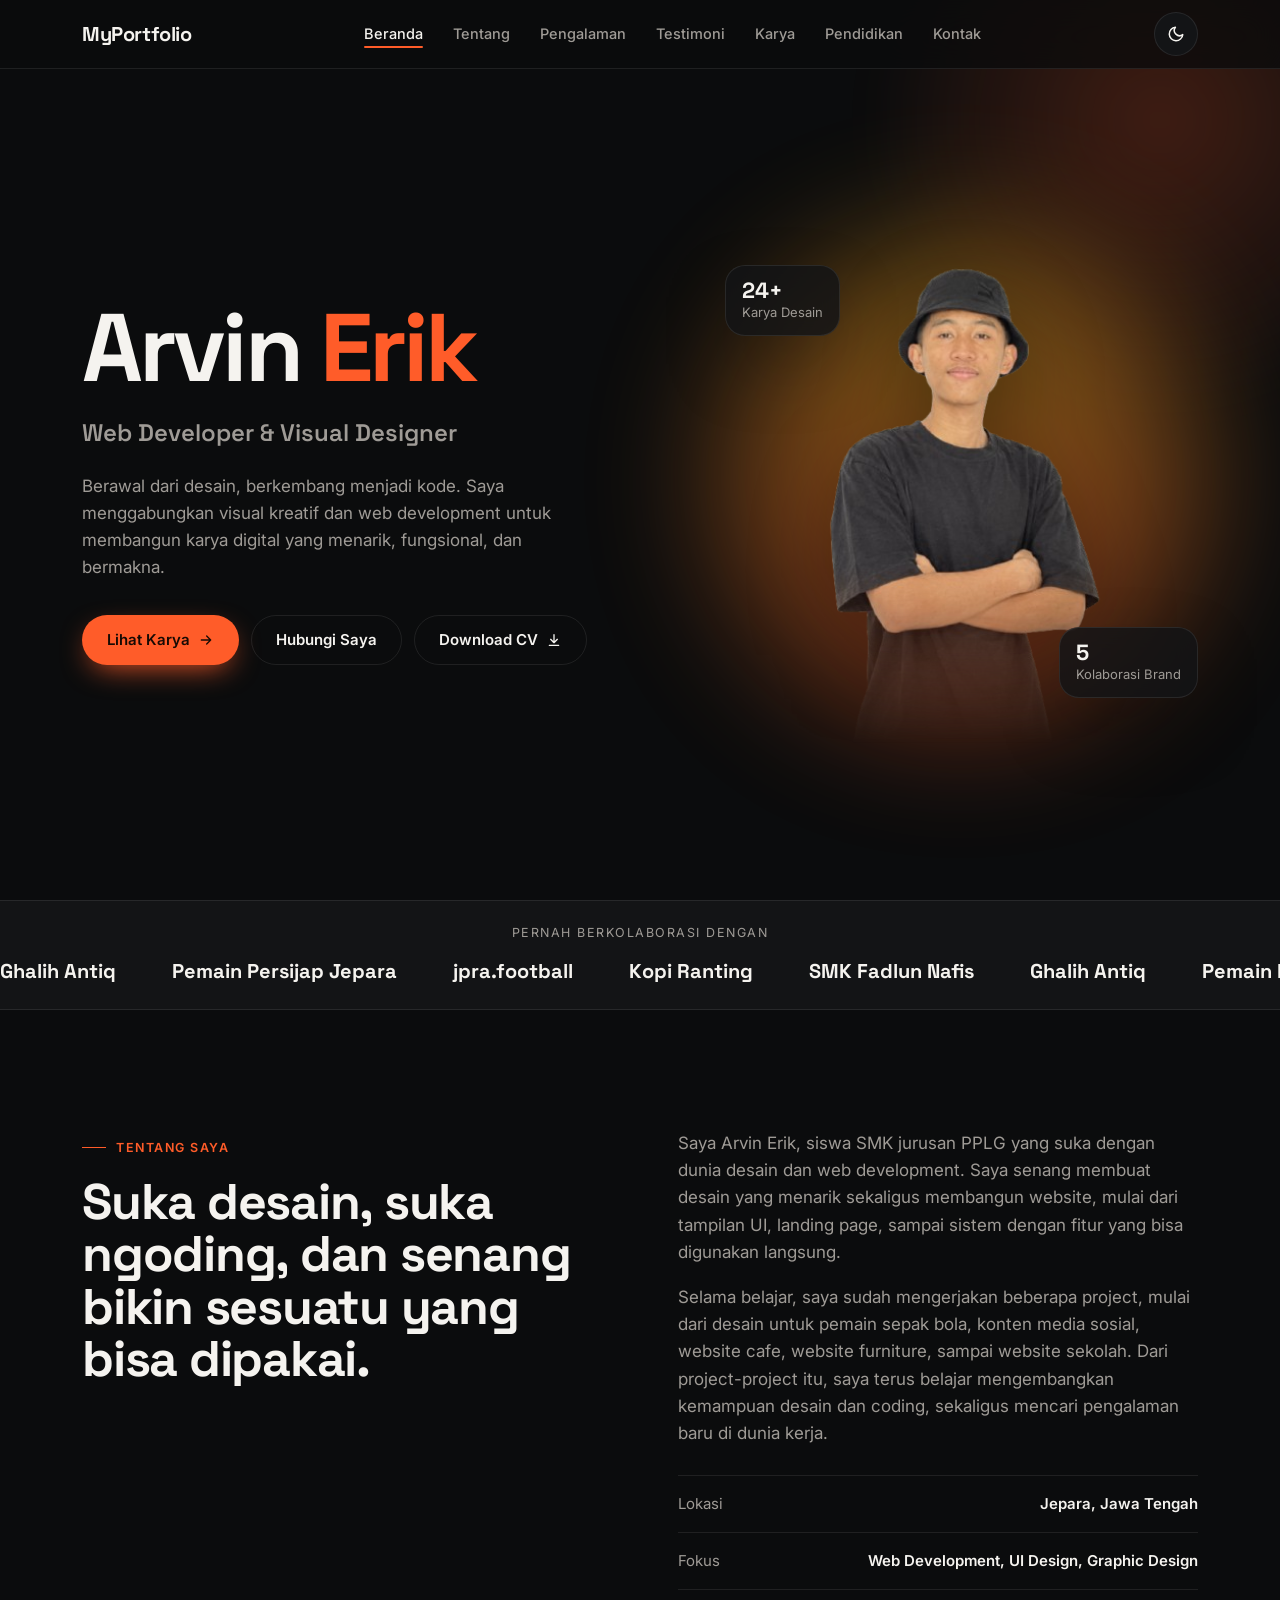
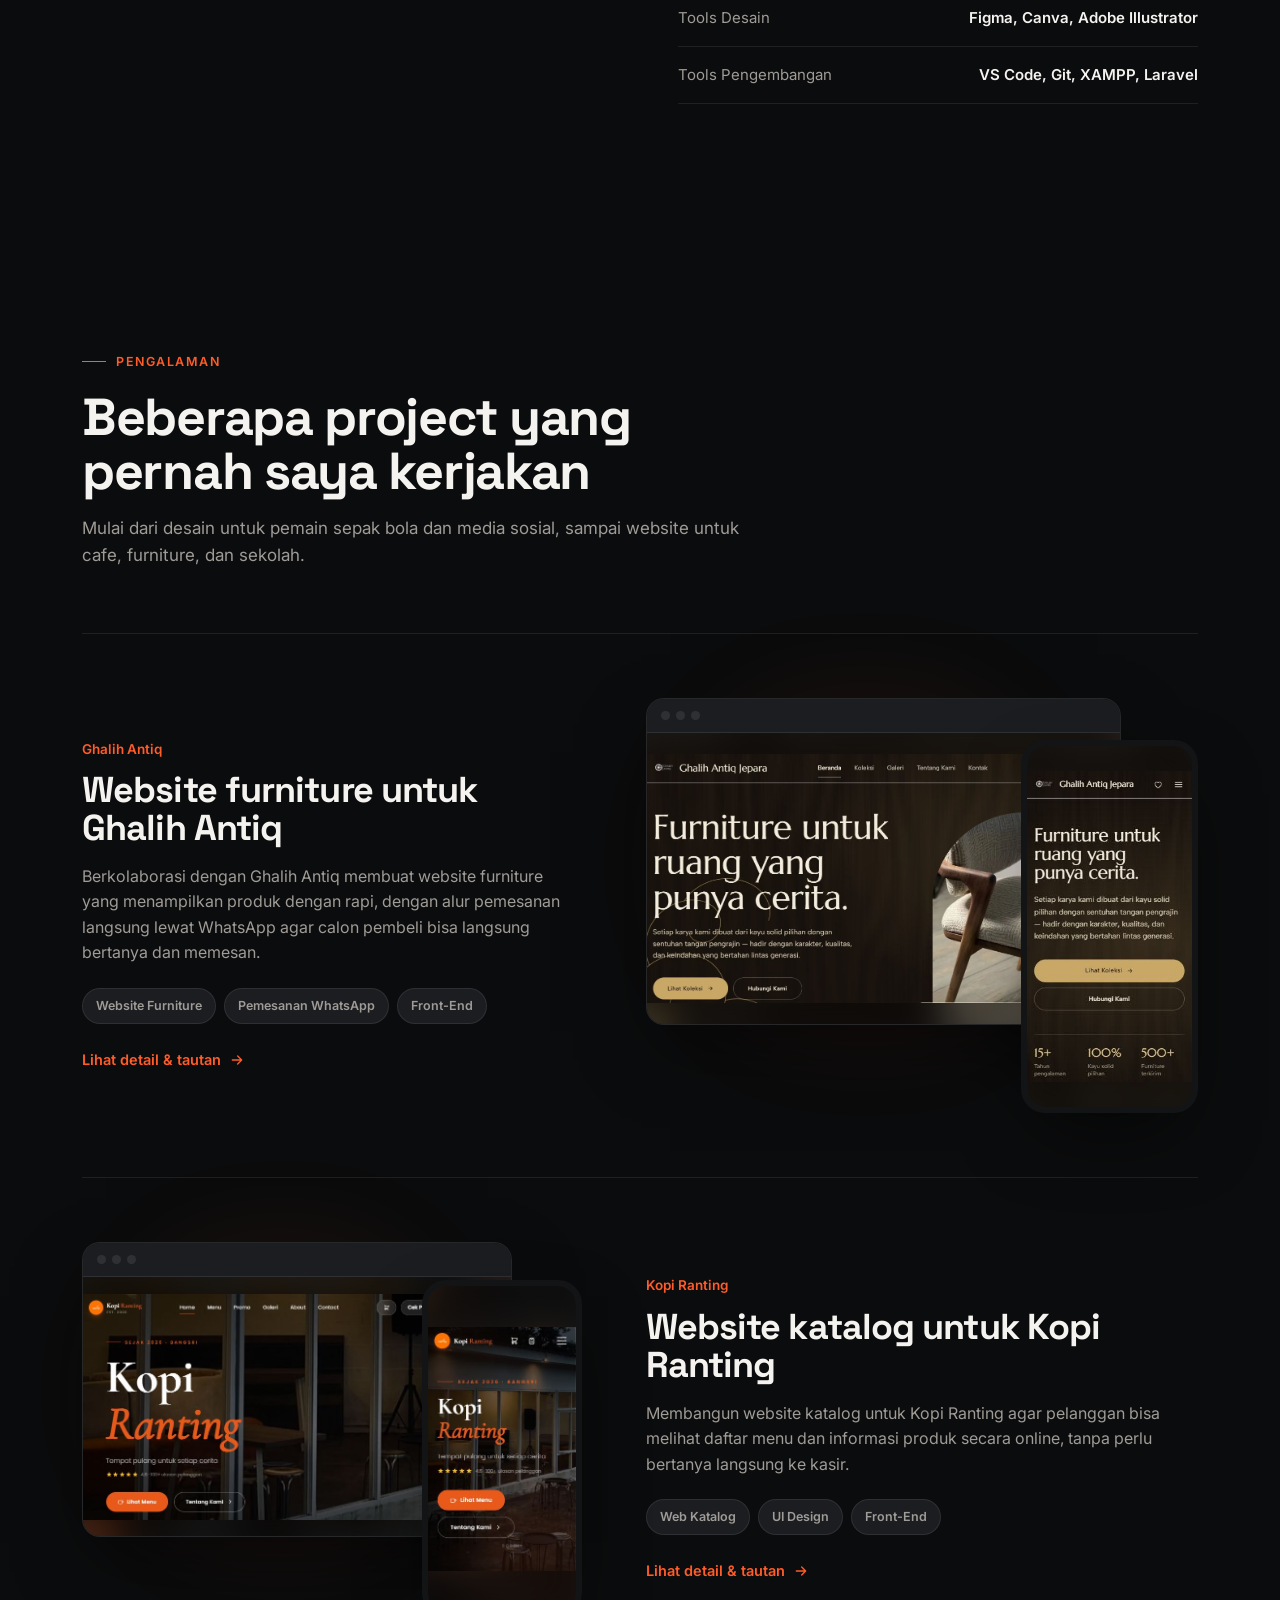
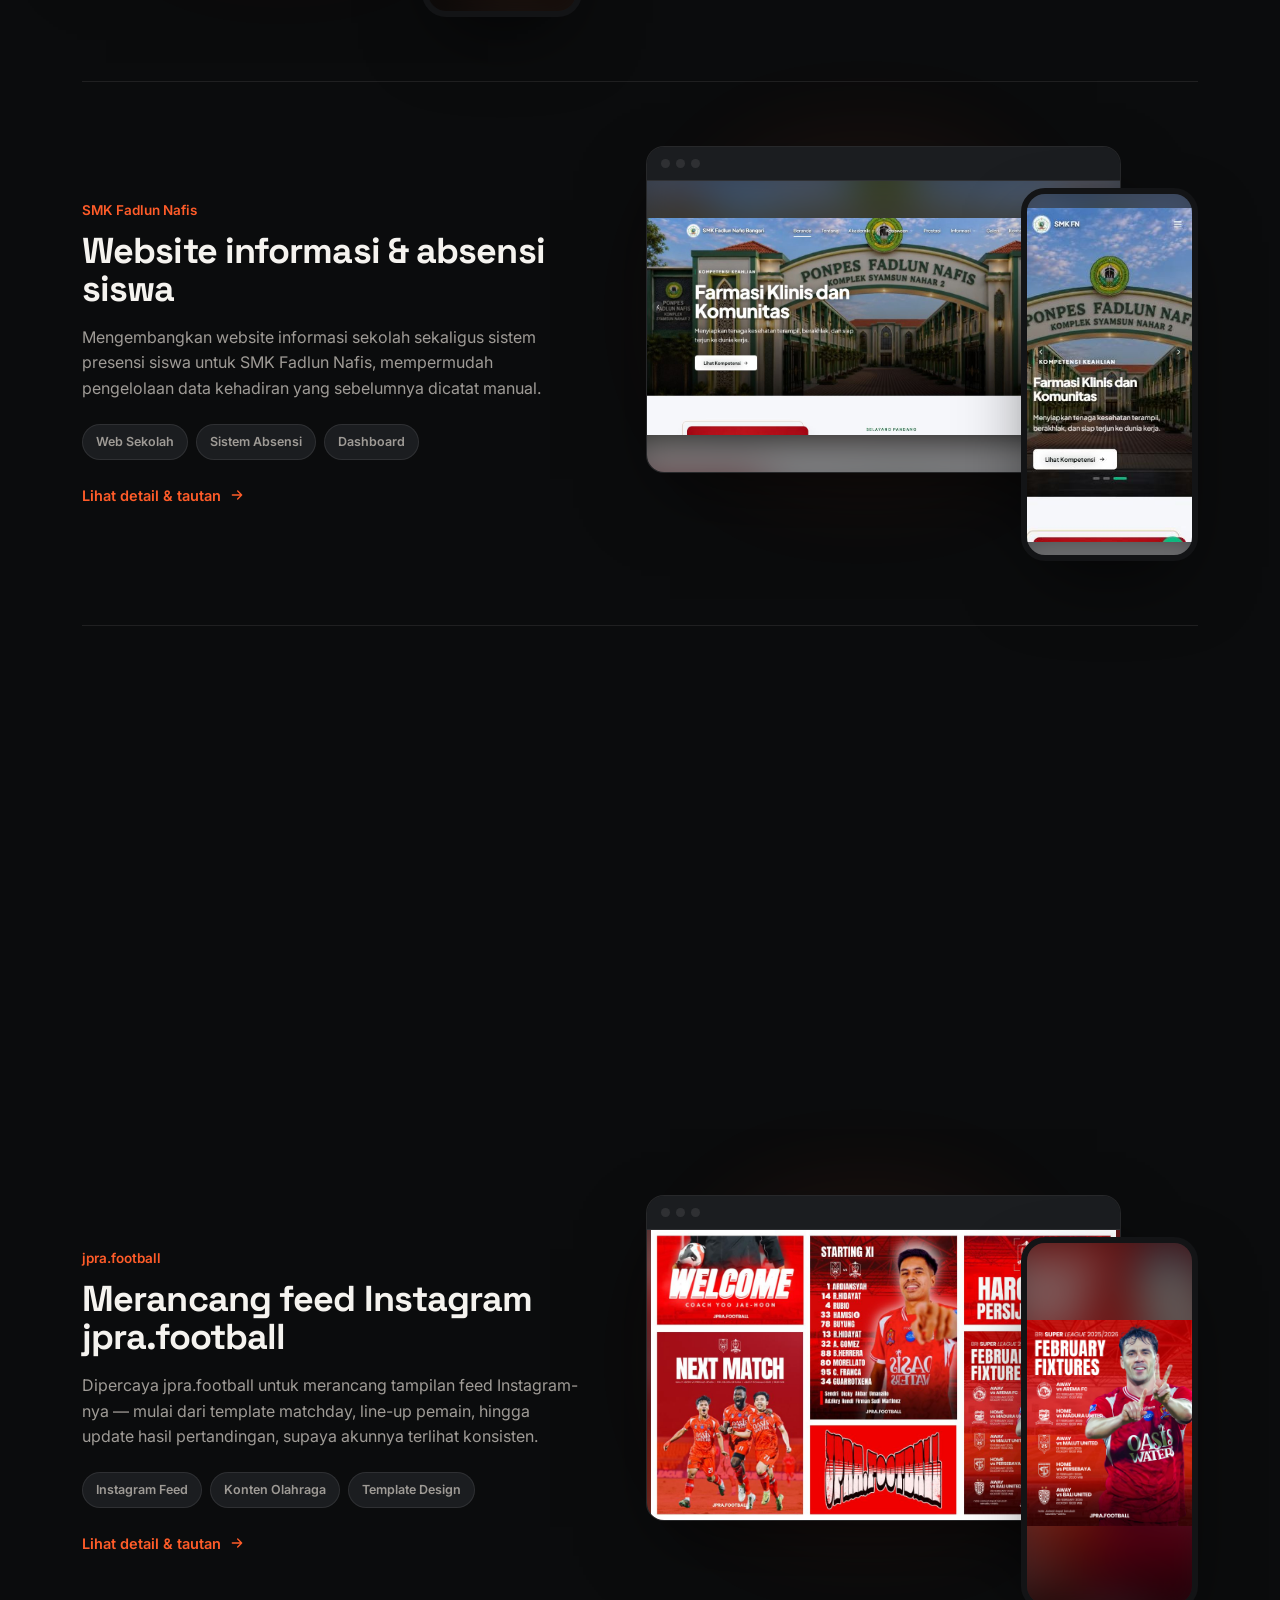
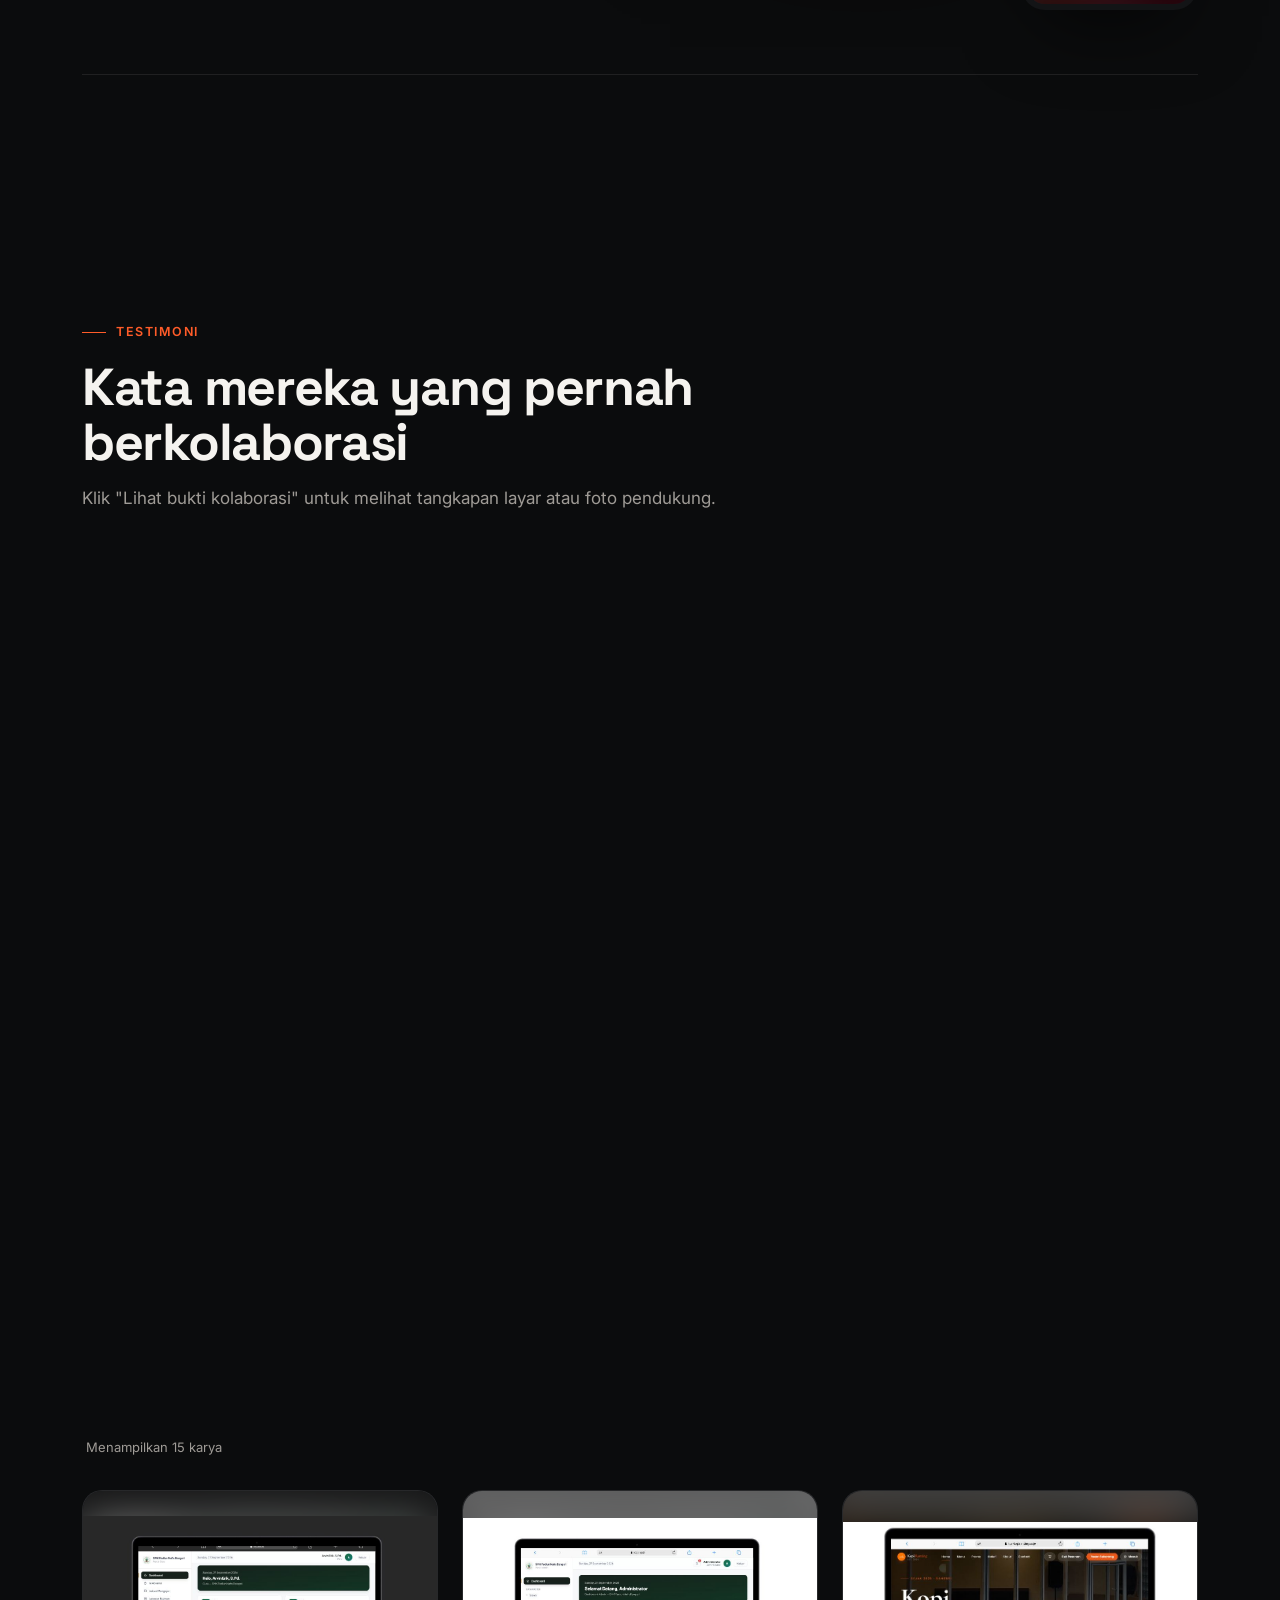
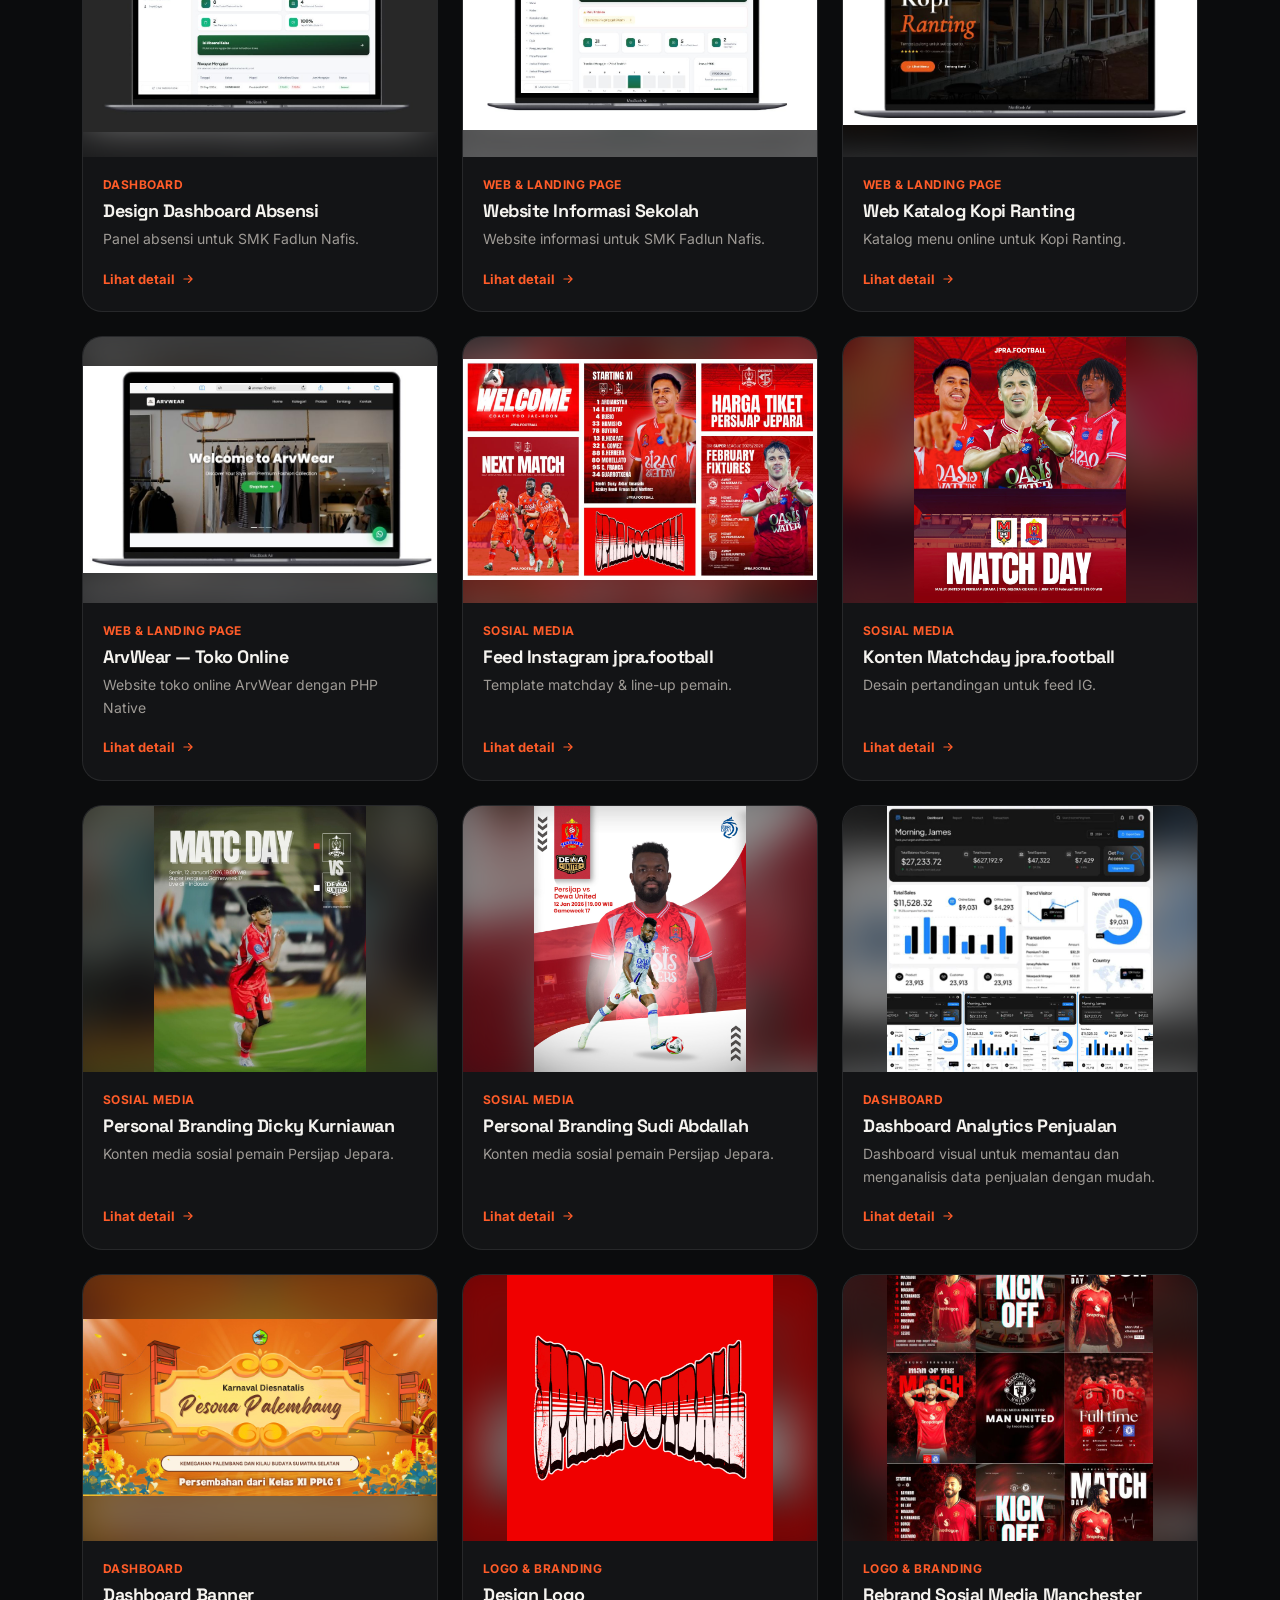
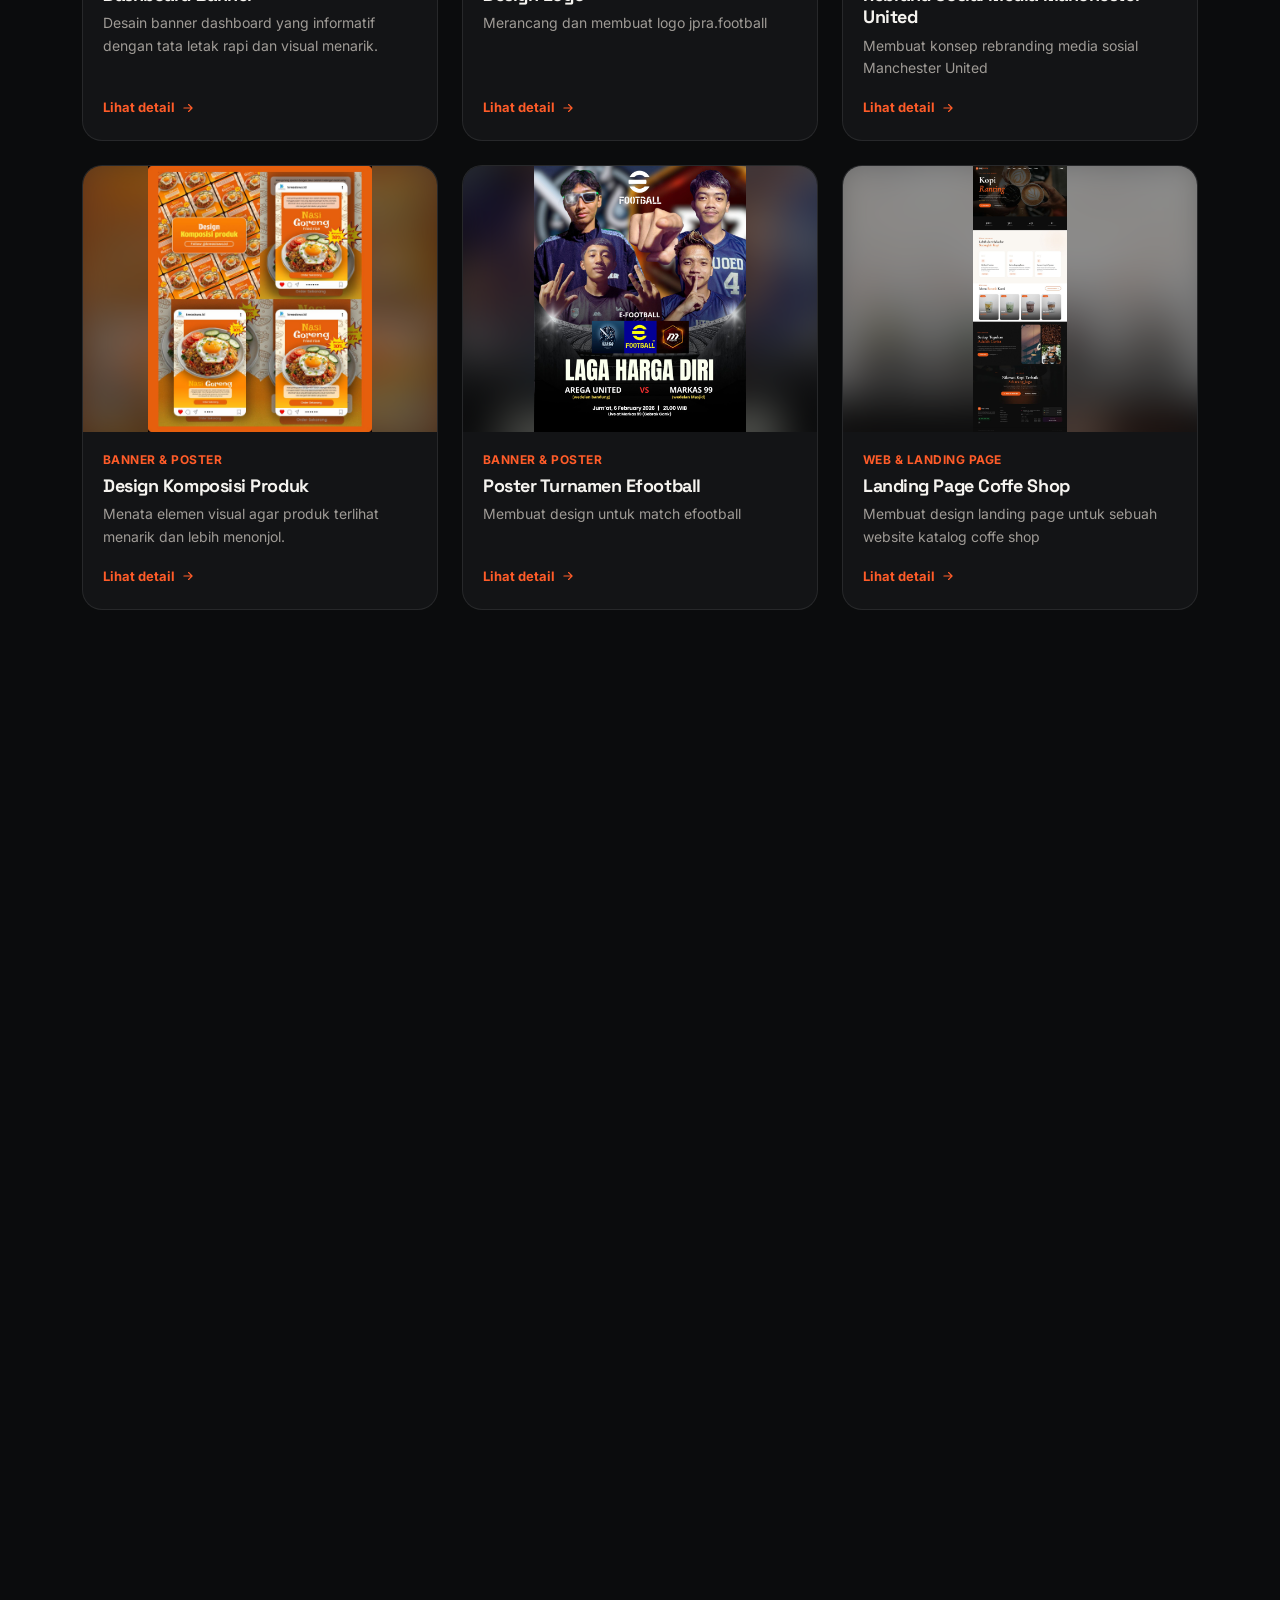
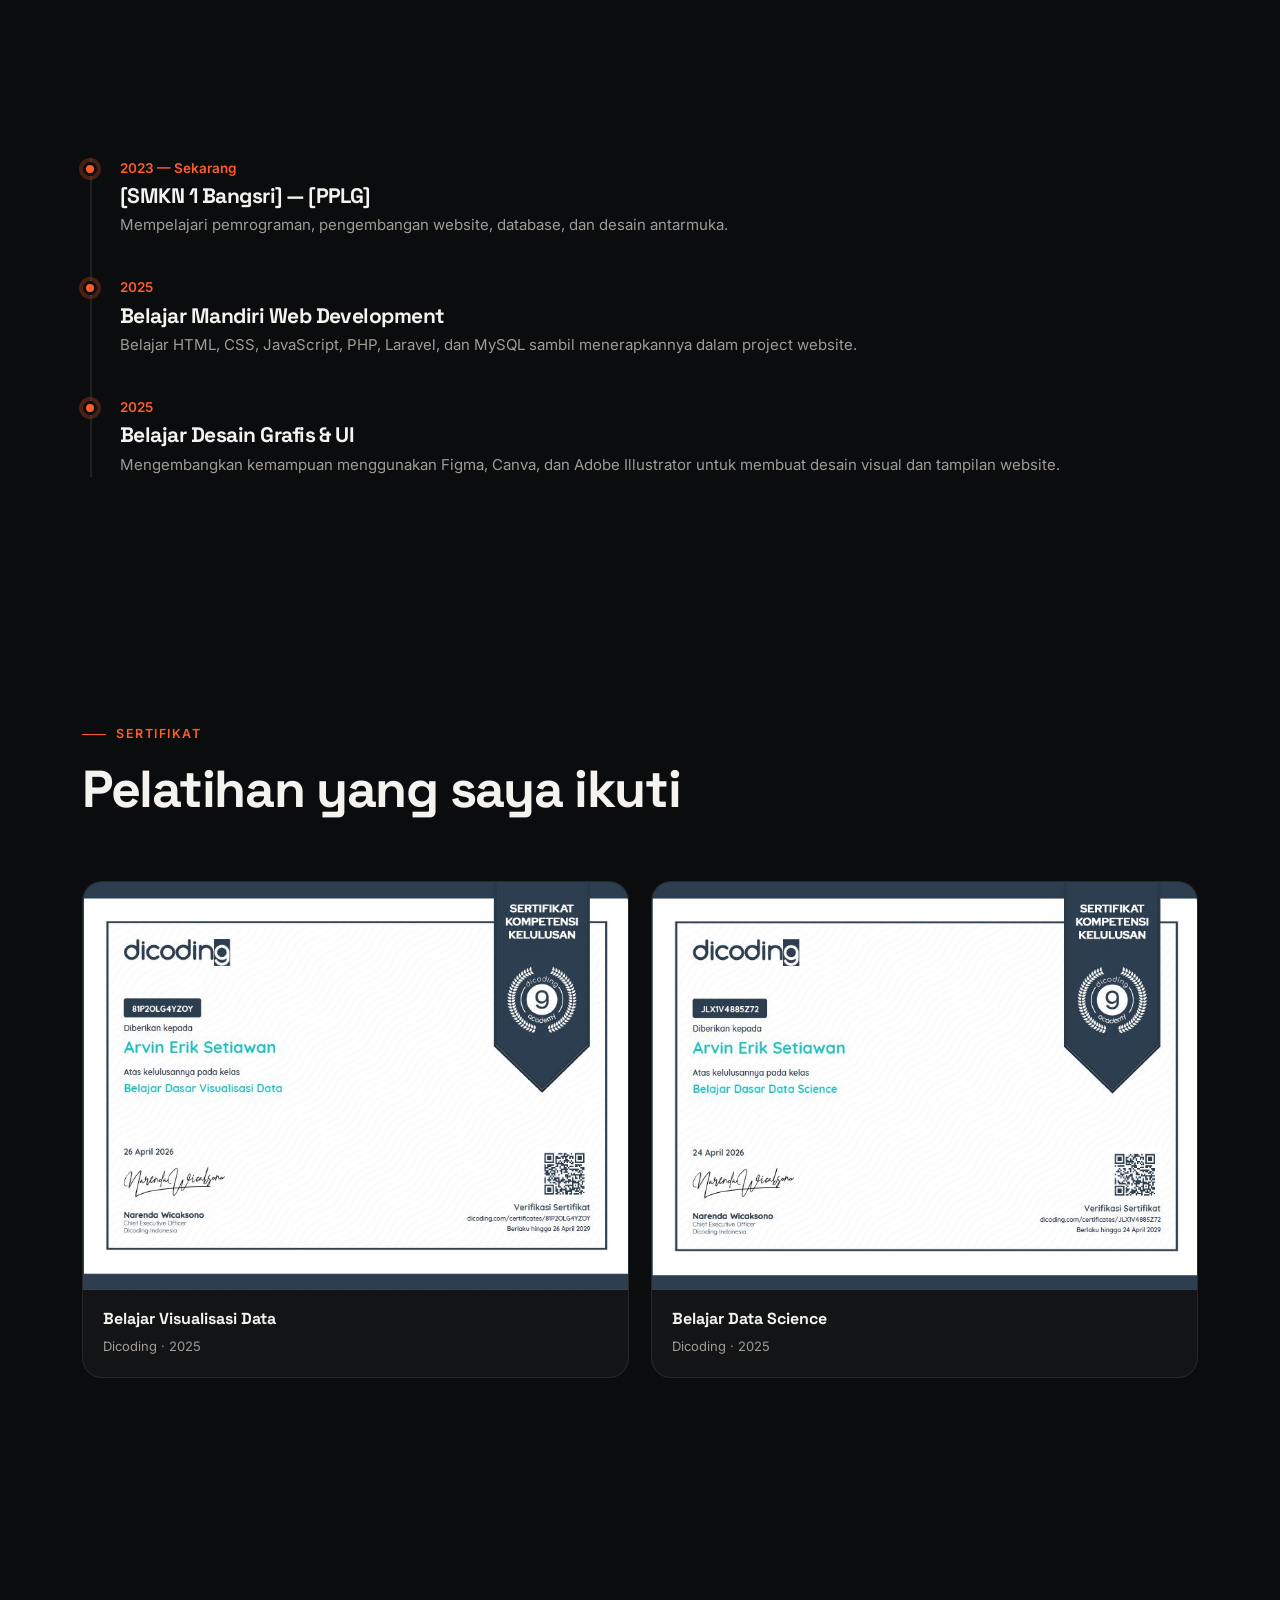
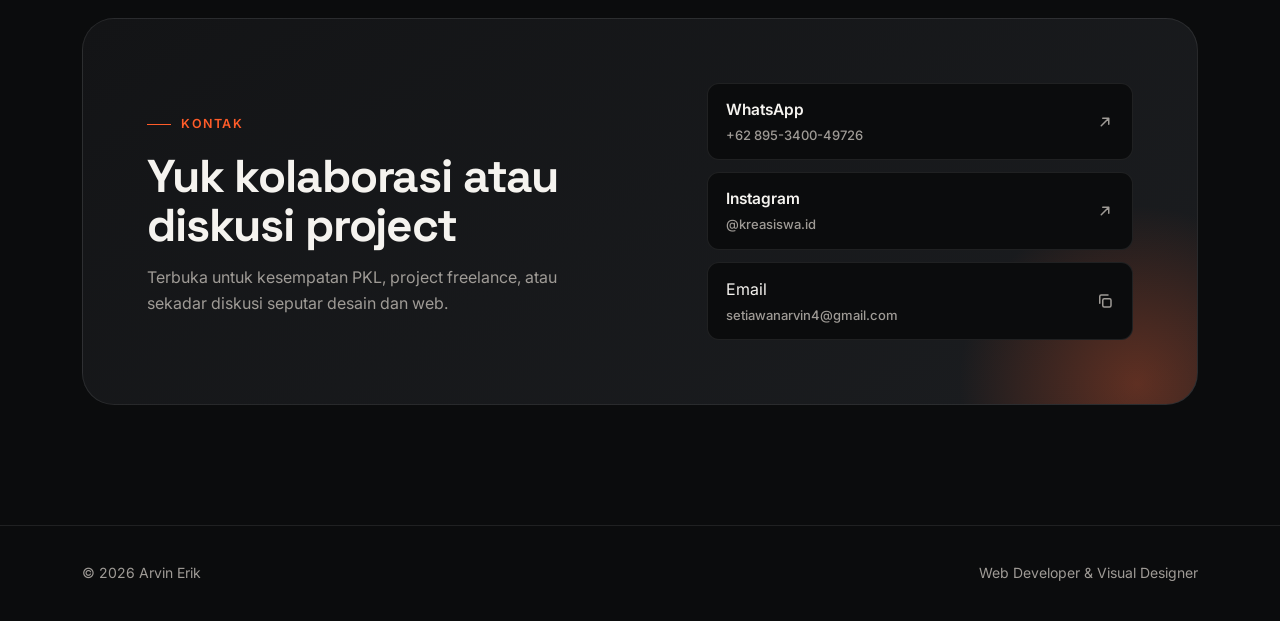
==== commit ef3184f1: "Update index.html" ====
--- a/index.html
+++ b/index.html
@@ -3,7 +3,7 @@
 <head>
 <meta charset="UTF-8" />
 <meta name="viewport" content="width=device-width, initial-scale=1, viewport-fit=cover" />
-<title>Arvin Erik — Web Developer & Visual Designer</title>
+<title>Arvin Erik Setiawan | Web Developer & Visual Designer</title>
 <meta name="description" content="Portfolio Arvin Erik — Web Developer & Visual Designer. Desain grafis, dashboard, branding, dan pengembangan web." />
 <meta name="theme-color" content="#0B0C0D" />
 <link rel="icon" href="data:image/svg+xml,%3Csvg xmlns='http://www.w3.org/2000/svg' viewBox='0 0 64 64'%3E%3Crect width='64' height='64' rx='16' fill='%23FF5C29'/%3E%3Crect x='20' y='20' width='24' height='24' rx='6' fill='%230B0C0D' transform='rotate(20 32 32)'/%3E%3C/svg%3E" />
@@ -276,4 +276,4 @@
 
 <script src="script.js" defer></script>
 </body>
-</html>+</html>
